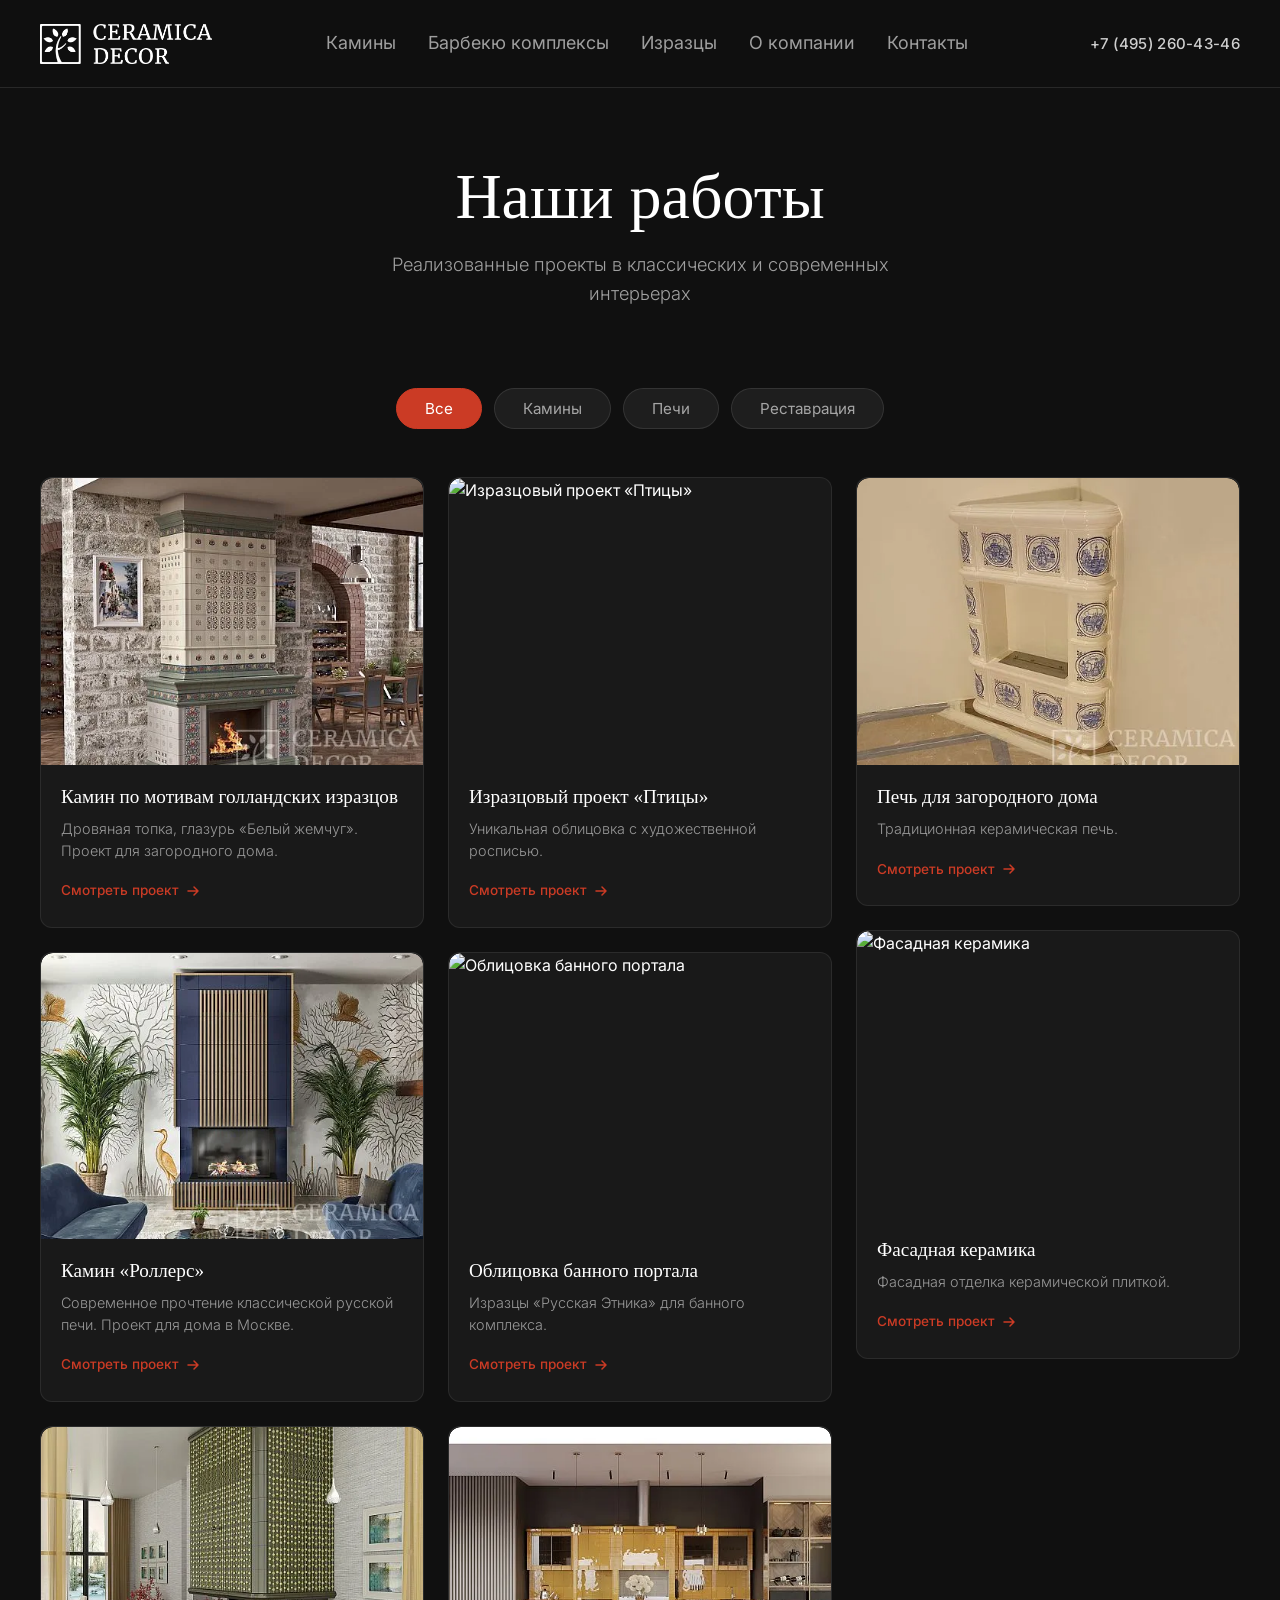
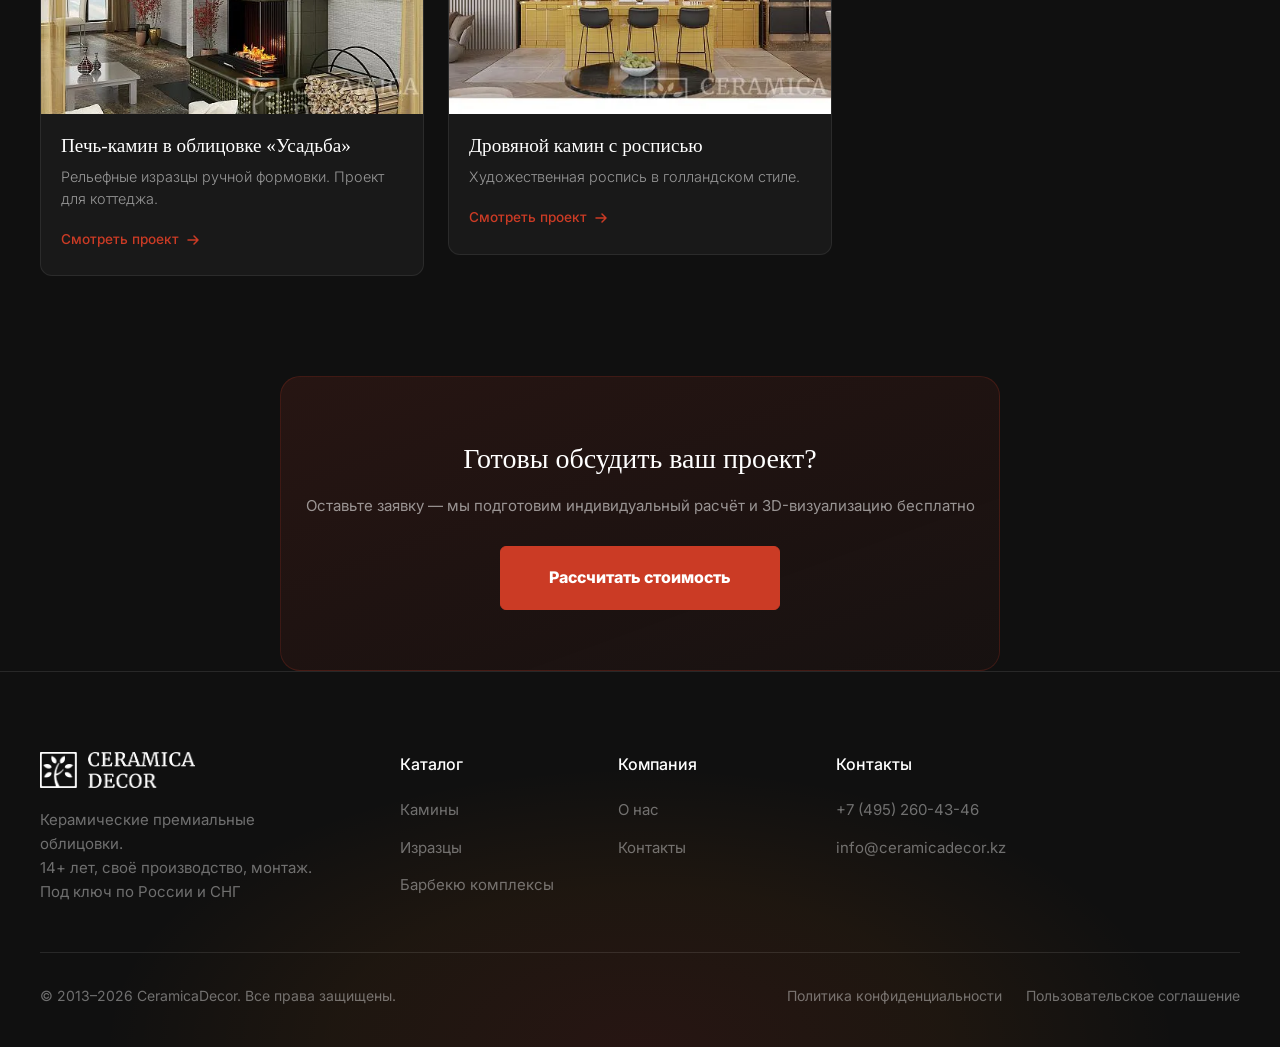
==== works.html @ f87aa88f "Initial commit: CeramicaDecor RU static site Co-Authored-By: Claude Sonnet 4.6 <noreply@anthropic.co" ====
<!DOCTYPE html>
<html lang="ru">
<head>
  <meta charset="UTF-8">
  <meta name="viewport" content="width=device-width, initial-scale=1.0, maximum-scale=1.0, user-scalable=no">
  <title>Наши работы — CeramicaDecor</title>
  <meta name="description" content="Портфолио реализованных проектов CeramicaDecor — камины, барбекю, изразцы. Смотрите фото работ.">
  <!-- TODO: заменить на реальный домен -->
  <link rel="canonical" href="">
  <meta name="keywords" content="камины, печи, реставрация, изразцы, портфолио, проекты, CeramicaDecor, Россия">
  <meta property="og:title" content="Наши работы — CeramicaDecor">
  <meta property="og:description" content="Реализованные проекты: камины, печи, реставрация. Изразцовые облицовки ручной работы.">
  <meta property="og:image" content="images/kamin_artnouveau.jpg">
  <meta property="og:image:width" content="1200">
  <meta property="og:image:height" content="630">
  <meta property="og:type" content="website">
  <meta property="og:locale" content="ru_RU">
  <!-- TODO: заменить на реальный домен -->
  <meta property="og:url" content="">
  <meta property="og:site_name" content="CeramicaDecor">
  <meta name="twitter:card" content="summary_large_image">
  <link rel="icon" type="image/svg+xml" href="images/favicon.svg">
  <link rel="preconnect" href="https://fonts.googleapis.com">
  <link rel="preconnect" href="https://fonts.gstatic.com" crossorigin>
  <link href="https://fonts.cdnfonts.com/css/tt-ramillas-trl" rel="stylesheet">
  <link href="https://fonts.googleapis.com/css2?family=Inter:wght@300;400;500;600&display=swap" rel="stylesheet">
  <link rel="stylesheet" href="style.css">
  <style>
    /* ===== WORKS PAGE HERO ===== */
    .works-hero {
      padding: 160px 0 80px;
      text-align: center;
      position: relative;
    }

    .works-hero__title {
      font-family: 'TT Ramillas Trl', serif;
      font-size: clamp(2.4rem, 5vw, 4rem);
      font-weight: 400;
      color: #fff;
      margin: 0 0 16px;
      line-height: 1.15;
    }

    .works-hero__subtitle {
      font-family: 'Inter', sans-serif;
      font-size: clamp(0.95rem, 1.5vw, 1.15rem);
      font-weight: 300;
      color: rgba(255, 255, 255, 0.6);
      margin: 0;
      max-width: 600px;
      margin-left: auto;
      margin-right: auto;
    }

    /* ===== FILTER TABS ===== */
    .works-filters {
      padding: 0 0 48px;
    }

    .works-filters__list {
      display: flex;
      justify-content: center;
      gap: 12px;
      flex-wrap: wrap;
      list-style: none;
      padding: 0;
      margin: 0;
    }

    .works-filters__tab {
      font-family: 'Inter', sans-serif;
      font-size: 0.95rem;
      font-weight: 400;
      color: rgba(255, 255, 255, 0.6);
      background: rgba(255, 255, 255, 0.06);
      border: 1px solid rgba(255, 255, 255, 0.1);
      border-radius: 100px;
      padding: 10px 28px;
      cursor: pointer;
      transition: all 0.3s ease;
      text-decoration: none;
      display: inline-block;
    }

    .works-filters__tab:hover {
      color: #fff;
      background: rgba(255, 255, 255, 0.1);
      border-color: rgba(255, 255, 255, 0.2);
    }

    .works-filters__tab--active {
      color: #fff;
      background: #cb3b25;
      border-color: #cb3b25;
    }

    .works-filters__tab--active:hover {
      background: #b5331f;
      border-color: #b5331f;
    }

    /* ===== PORTFOLIO GRID ===== */
    .works-grid {
      padding: 0 0 100px;
    }

    .works-grid__masonry {
      columns: 3;
      column-gap: 24px;
    }

    .works-grid__card {
      break-inside: avoid;
      margin-bottom: 24px;
      border-radius: 12px;
      overflow: hidden;
      background: rgba(255, 255, 255, 0.04);
      border: 1px solid rgba(255, 255, 255, 0.08);
      transition: transform 0.35s ease, box-shadow 0.35s ease;
    }

    .works-grid__card:hover {
      transform: translateY(-6px);
      box-shadow: 0 20px 60px rgba(0, 0, 0, 0.4);
    }

    .works-grid__card-img {
      position: relative;
      overflow: hidden;
      border-radius: 12px 12px 0 0;
    }

    .works-grid__card-img img {
      width: 100%;
      aspect-ratio: 4 / 3;
      object-fit: cover;
      display: block;
      border-radius: 12px 12px 0 0;
      transition: transform 0.5s ease;
    }

    .works-grid__card:hover .works-grid__card-img img {
      transform: scale(1.05);
    }

    .works-grid__card-body {
      padding: 20px 20px 24px;
    }

    .works-grid__card-title {
      font-family: 'TT Ramillas Trl', serif;
      font-size: 1.2rem;
      font-weight: 400;
      color: #fff;
      margin: 0 0 8px;
      line-height: 1.3;
    }

    .works-grid__card-desc {
      font-family: 'Inter', sans-serif;
      font-size: 0.9rem;
      font-weight: 300;
      color: rgba(255, 255, 255, 0.55);
      margin: 0 0 16px;
      line-height: 1.5;
    }

    .works-grid__card-link {
      font-family: 'Inter', sans-serif;
      font-size: 0.85rem;
      font-weight: 500;
      color: #cb3b25;
      text-decoration: none;
      display: inline-flex;
      align-items: center;
      gap: 6px;
      transition: color 0.3s ease, gap 0.3s ease;
    }

    .works-grid__card-link:hover {
      color: #e8553f;
      gap: 10px;
    }

    .works-grid__card-link svg {
      transition: transform 0.3s ease;
    }

    .works-grid__card-link:hover svg {
      transform: translateX(2px);
    }

    /* Hide filtered-out cards */
    .works-grid__card.hidden {
      display: none;
    }

    /* ===== RESPONSIVE ===== */
    @media (max-width: 1024px) {
      .works-grid__masonry {
        columns: 2;
        column-gap: 20px;
      }
    }

    @media (max-width: 640px) {
      .works-hero {
        padding: 130px 0 48px;
      }

      .works-grid__masonry {
        columns: 1;
        column-gap: 0;
      }

      .works-filters__list {
        gap: 8px;
      }

      .works-filters__tab {
        padding: 8px 20px;
        font-size: 0.88rem;
      }

      .works-grid {
        padding: 0 0 64px;
      }
    }
  </style>
  <!-- Meta Pixel Code -->
  <script>
    !function(f,b,e,v,n,t,s)
    {if(f.fbq)return;n=f.fbq=function(){n.callMethod?
    n.callMethod.apply(n,arguments):n.queue.push(arguments)};
    if(!f._fbq)f._fbq=n;n.push=n;n.loaded=!0;n.version='2.0';
    n.queue=[];t=b.createElement(e);t.async=!0;
    t.src=v;s=b.getElementsByTagName(e)[0];
    s.parentNode.insertBefore(t,s)}(window, document,'script',
    'https://connect.facebook.net/en_US/fbevents.js');
    fbq('init', '1914468485855789');
    fbq('track', 'PageView');
  </script>
  <noscript><img height="1" width="1" style="display:none" src="https://www.facebook.com/tr?id=1914468485855789&ev=PageView&noscript=1"/></noscript>
  <!-- End Meta Pixel Code -->
  <!-- Яндекс.Метрика — TODO: вставить код счётчика -->
  <!-- Яндекс.Вебмастер — TODO: вставить мета-тег верификации -->
</head>
<body>

  <!-- ===== HEADER ===== -->
  <header class="header" id="header">
    <div class="container header__inner">
      <a href="/" class="header__logo">
        <img src="images/logo.png" alt="CeramicaDecor" class="header__logo-img">
      </a>
      <nav class="header__nav" id="mainNav">
        <ul class="header__nav-list">
          <li><a href="catalog.html?cat=kaminy" class="header__nav-link">Камины</a></li>
          <li><a href="catalog.html?cat=bbq" class="header__nav-link">Барбекю комплексы</a></li>
          <li><a href="catalog.html?cat=kaminy" class="header__nav-link">Изразцы</a></li>
          <li><a href="about.html" class="header__nav-link">О компании</a></li>
          <li><a href="index.html#contact" class="header__nav-link">Контакты</a></li>
        </ul>
        <a href="tel:+74952604346" class="header__nav-phone-link">+7 (495) 260-43-46</a>
      </nav>
      <div class="header__actions">
        <a href="tel:+74952604346" class="header__phone-desktop">+7 (495) 260-43-46</a>
        <button class="header__burger" id="burgerBtn" aria-label="Меню"><span></span><span></span><span></span></button>
      </div>
    </div>
  </header>

  <!-- ===== WORKS HERO ===== -->
  <section class="works-hero">
    <div class="container">
      <h1 class="works-hero__title">Наши работы</h1>
      <p class="works-hero__subtitle">Реализованные проекты в классических и современных интерьерах</p>
    </div>
  </section>

  <!-- ===== FILTER TABS ===== -->
  <section class="works-filters">
    <div class="container">
      <div class="works-filters__list">
        <button class="works-filters__tab works-filters__tab--active" data-filter="all">Все</button>
        <button class="works-filters__tab" data-filter="kaminy">Камины</button>
        <button class="works-filters__tab" data-filter="pechi">Печи</button>
        <button class="works-filters__tab" data-filter="restavraciya">Реставрация</button>
      </div>
    </div>
  </section>

  <!-- ===== PORTFOLIO GRID ===== -->
  <section class="works-grid">
    <div class="container">
      <div class="works-grid__masonry">

        <div class="works-grid__card" data-category="kaminy">
          <div class="works-grid__card-img">
            <picture><source srcset="images/kamin_artnouveau.webp" type="image/webp"><img src="images/kamin_artnouveau.jpg" alt="Камин по мотивам голландских изразцов" loading="lazy"></picture>
          </div>
          <div class="works-grid__card-body">
            <h3 class="works-grid__card-title">Камин по мотивам голландских изразцов</h3>
            <p class="works-grid__card-desc">Дровяная топка, глазурь «Белый жемчуг». Проект для загородного дома.</p>
            <a href="contacts.html" class="works-grid__card-link">
              Смотреть проект
              <svg width="16" height="16" viewBox="0 0 16 16" fill="none"><path d="M3 8h10M9 4l4 4-4 4" stroke="currentColor" stroke-width="1.5" stroke-linecap="round" stroke-linejoin="round"/></svg>
            </a>
          </div>
        </div>

        <div class="works-grid__card" data-category="kaminy">
          <div class="works-grid__card-img">
            <picture><source srcset="images/kamin_rollers.webp" type="image/webp"><img src="images/kamin_rollers.jpg" alt="Камин «Роллерс»" loading="lazy"></picture>
          </div>
          <div class="works-grid__card-body">
            <h3 class="works-grid__card-title">Камин «Роллерс»</h3>
            <p class="works-grid__card-desc">Современное прочтение классической русской печи. Проект для дома в Москве.</p>
            <a href="contacts.html" class="works-grid__card-link">
              Смотреть проект
              <svg width="16" height="16" viewBox="0 0 16 16" fill="none"><path d="M3 8h10M9 4l4 4-4 4" stroke="currentColor" stroke-width="1.5" stroke-linecap="round" stroke-linejoin="round"/></svg>
            </a>
          </div>
        </div>

        <div class="works-grid__card" data-category="pechi">
          <div class="works-grid__card-img">
            <picture><source srcset="images/kamin_usadba.webp" type="image/webp"><img src="images/kamin_usadba.jpg" alt="Печь-камин в облицовке «Усадьба»" loading="lazy"></picture>
          </div>
          <div class="works-grid__card-body">
            <h3 class="works-grid__card-title">Печь-камин в облицовке «Усадьба»</h3>
            <p class="works-grid__card-desc">Рельефные изразцы ручной формовки. Проект для коттеджа.</p>
            <a href="contacts.html" class="works-grid__card-link">
              Смотреть проект
              <svg width="16" height="16" viewBox="0 0 16 16" fill="none"><path d="M3 8h10M9 4l4 4-4 4" stroke="currentColor" stroke-width="1.5" stroke-linecap="round" stroke-linejoin="round"/></svg>
            </a>
          </div>
        </div>

        <div class="works-grid__card" data-category="kaminy">
          <div class="works-grid__card-img">
            <picture><source srcset="images/kamin_pticy.webp" type="image/webp"><img src="images/kamin_pticy.jpg" alt="Изразцовый проект «Птицы»" loading="lazy"></picture>
          </div>
          <div class="works-grid__card-body">
            <h3 class="works-grid__card-title">Изразцовый проект «Птицы»</h3>
            <p class="works-grid__card-desc">Уникальная облицовка с художественной росписью.</p>
            <a href="contacts.html" class="works-grid__card-link">
              Смотреть проект
              <svg width="16" height="16" viewBox="0 0 16 16" fill="none"><path d="M3 8h10M9 4l4 4-4 4" stroke="currentColor" stroke-width="1.5" stroke-linecap="round" stroke-linejoin="round"/></svg>
            </a>
          </div>
        </div>

        <div class="works-grid__card" data-category="restavraciya">
          <div class="works-grid__card-img">
            <picture><source srcset="images/work_izrazcy.webp" type="image/webp"><img src="images/work_izrazcy.jpg" alt="Облицовка банного портала" loading="lazy"></picture>
          </div>
          <div class="works-grid__card-body">
            <h3 class="works-grid__card-title">Облицовка банного портала</h3>
            <p class="works-grid__card-desc">Изразцы «Русская Этника» для банного комплекса.</p>
            <a href="contacts.html" class="works-grid__card-link">
              Смотреть проект
              <svg width="16" height="16" viewBox="0 0 16 16" fill="none"><path d="M3 8h10M9 4l4 4-4 4" stroke="currentColor" stroke-width="1.5" stroke-linecap="round" stroke-linejoin="round"/></svg>
            </a>
          </div>
        </div>

        <div class="works-grid__card" data-category="kaminy">
          <div class="works-grid__card-img">
            <picture><source srcset="images/kamin_rospis.webp" type="image/webp"><img src="images/kamin_rospis.jpg" alt="Дровяной камин с росписью" loading="lazy"></picture>
          </div>
          <div class="works-grid__card-body">
            <h3 class="works-grid__card-title">Дровяной камин с росписью</h3>
            <p class="works-grid__card-desc">Художественная роспись в голландском стиле.</p>
            <a href="contacts.html" class="works-grid__card-link">
              Смотреть проект
              <svg width="16" height="16" viewBox="0 0 16 16" fill="none"><path d="M3 8h10M9 4l4 4-4 4" stroke="currentColor" stroke-width="1.5" stroke-linecap="round" stroke-linejoin="round"/></svg>
            </a>
          </div>
        </div>

        <div class="works-grid__card" data-category="pechi">
          <div class="works-grid__card-img">
            <picture><source srcset="images/work_pechi1.webp" type="image/webp"><img src="images/work_pechi1.jpg" alt="Печь для загородного дома" loading="lazy"></picture>
          </div>
          <div class="works-grid__card-body">
            <h3 class="works-grid__card-title">Печь для загородного дома</h3>
            <p class="works-grid__card-desc">Традиционная керамическая печь.</p>
            <a href="contacts.html" class="works-grid__card-link">
              Смотреть проект
              <svg width="16" height="16" viewBox="0 0 16 16" fill="none"><path d="M3 8h10M9 4l4 4-4 4" stroke="currentColor" stroke-width="1.5" stroke-linecap="round" stroke-linejoin="round"/></svg>
            </a>
          </div>
        </div>

        <div class="works-grid__card" data-category="restavraciya">
          <div class="works-grid__card-img">
            <picture><source srcset="images/kamin_fasad.webp" type="image/webp"><img src="images/kamin_fasad.jpg" alt="Фасадная керамика" loading="lazy"></picture>
          </div>
          <div class="works-grid__card-body">
            <h3 class="works-grid__card-title">Фасадная керамика</h3>
            <p class="works-grid__card-desc">Фасадная отделка керамической плиткой.</p>
            <a href="contacts.html" class="works-grid__card-link">
              Смотреть проект
              <svg width="16" height="16" viewBox="0 0 16 16" fill="none"><path d="M3 8h10M9 4l4 4-4 4" stroke="currentColor" stroke-width="1.5" stroke-linecap="round" stroke-linejoin="round"/></svg>
            </a>
          </div>
        </div>

      </div>
    </div>
  </section>

  <section class="archive-wrapper">
    <div class="showcase__mid-cta" style="text-align:center;padding:60px 20px;">
      <p class="showcase__mid-cta-title">Готовы обсудить ваш проект?</p>
      <p class="showcase__mid-cta-text">Оставьте заявку — мы подготовим индивидуальный расчёт и 3D-визуализацию бесплатно</p>
      <a href="#contact" class="btn btn--primary btn--large">Рассчитать стоимость</a>
    </div>
  </section>

  <!-- ===== FOOTER ===== -->
  <footer class="footer" id="footer">
    <div class="footer__glow"></div>
    <div class="container">
      <div class="footer__top">
        <div class="footer__brand">
          <a href="/" class="footer__logo"><img src="images/logo.png" alt="CeramicaDecor" class="footer__logo-img"></a>
          <p class="footer__tagline">Керамические премиальные облицовки.<br>14+ лет, своё производство, монтаж.<br>Под ключ по России и СНГ</p>
        </div>
        <div class="footer__columns">
          <div class="footer__col">
            <h4 class="footer__col-title">Каталог</h4>
            <ul class="footer__col-list">
              <li><a href="catalog.html?cat=kaminy">Камины</a></li>
              <li><a href="catalog.html?cat=kaminy">Изразцы</a></li>
              <li><a href="catalog.html?cat=bbq">Барбекю комплексы</a></li>
            </ul>
          </div>
          <div class="footer__col">
            <h4 class="footer__col-title">Компания</h4>
            <ul class="footer__col-list">
              <li><a href="about.html">О нас</a></li>
              <li><a href="index.html#contact">Контакты</a></li>
            </ul>
          </div>
          <div class="footer__col">
            <h4 class="footer__col-title">Контакты</h4>
            <ul class="footer__col-list">
              <li><a href="tel:+74952604346">+7 (495) 260-43-46</a></li>
              <li><a href="mailto:info@ceramicadecor.kz">info@ceramicadecor.kz</a></li>
            </ul>
          </div>
        </div>
      </div>
      <div class="footer__bottom">
        <p class="footer__copy">&copy; 2013&ndash;2026 CeramicaDecor. Все права защищены.</p>
        <div class="footer__legal">
          <a href="privacy.html" target="_blank">Политика конфиденциальности</a>
          <a href="terms.html" target="_blank">Пользовательское соглашение</a>
        </div>
      </div>
    </div>
  </footer>

  <script src="script.js"></script>
  <script>
    (function() {
      const tabs = document.querySelectorAll('.works-filters__tab');
      const cards = document.querySelectorAll('.works-grid__card');

      function filterByCategory(category) {
        tabs.forEach(function(tab) {
          if (tab.getAttribute('data-filter') === category) {
            tab.classList.add('works-filters__tab--active');
          } else {
            tab.classList.remove('works-filters__tab--active');
          }
        });

        cards.forEach(function(card) {
          if (category === 'all' || card.getAttribute('data-category') === category) {
            card.classList.remove('hidden');
          } else {
            card.classList.add('hidden');
          }
        });
      }

      // Read URL param
      var params = new URLSearchParams(window.location.search);
      var catParam = params.get('cat');
      if (catParam) {
        filterByCategory(catParam);
      }

      // Tab click handlers
      tabs.forEach(function(tab) {
        tab.addEventListener('click', function() {
          var filter = this.getAttribute('data-filter');
          filterByCategory(filter);

          // Update URL without reload
          if (filter === 'all') {
            history.replaceState(null, '', window.location.pathname);
          } else {
            history.replaceState(null, '', '?cat=' + filter);
          }
        });
      });
    })();
  </script>
</body>
</html>
---- style.css ----
/* ===== FONTS ===== */
@font-face {
  font-family: 'TT Commons Pro';
  src: url('fonts/TT_Commons_Pro/TT_Commons_Pro_Regular.woff2') format('woff2'),
       url('fonts/TT_Commons_Pro/TT_Commons_Pro_Regular.woff') format('woff');
  font-weight: 400;
  font-style: normal;
  font-display: swap;
}

@font-face {
  font-family: 'TT Ramillas';
  src: url('fonts/TT_Ramillas/TT_Ramillas_Light.woff2') format('woff2'),
       url('fonts/TT_Ramillas/TT_Ramillas_Light.woff') format('woff');
  font-weight: 300;
  font-style: normal;
  font-display: swap;
}

/* ===== RESET & BASE ===== */
*, *::before, *::after {
  margin: 0;
  padding: 0;
  box-sizing: border-box;
}

:root {
  --bg: #101010;
  --bg-lighter: #1a1a1a;
  --primary: #cb3b25;
  --primary-hover: #e14c35;
  --orange: #ff673d;
  --amber: #ffa15e;
  --gold: #ffc535;
  --green: #93d200;
  --white: #ffffff;
  --text-muted: rgba(255,255,255,0.6);
  --content_width: 1770px;
  --transparent_white_color: rgb(255 255 255 / 60%);
  --color_1: #ffa25f;
  --text-dim: rgba(255,255,255,0.4);
  --border: rgba(255,255,255,0.1);
  --border-light: rgba(255,255,255,0.15);
  --font-heading: 'TT Ramillas', 'TT Ramillas Trl', Georgia, serif;
  --font-body: 'TT Commons Pro', 'Inter', -apple-system, BlinkMacSystemFont, sans-serif;
  --max-width: 1920px;
  --container: 1320px;
  --header-h: 88px;
  --transition: 0.3s ease;
}

html {
  scroll-behavior: smooth;
  -webkit-font-smoothing: antialiased;
  -moz-osx-font-smoothing: grayscale;
  overflow-x: hidden;
}

body {
  font-family: var(--font-body);
  font-weight: 400;
  font-size: 16px;
  line-height: 1.6;
  color: var(--white);
  background-color: var(--bg);
  overflow-x: hidden;
  width: 100%;
  min-height: 100vh;
}

img {
  max-width: 100%;
  height: auto;
  display: block;
}

a {
  color: inherit;
  text-decoration: none;
  transition: color var(--transition);
}

button {
  border: none;
  background: none;
  cursor: pointer;
  font-family: inherit;
  color: inherit;
}

ul, ol {
  list-style: none;
}

.container {
  width: 100%;
  max-width: var(--container);
  margin: 0 auto;
  padding: 0 40px;
}

/* ===== TYPOGRAPHY ===== */
.section-title {
  font-family: var(--font-heading);
  font-weight: 300;
  font-size: clamp(28px, 3.2vw, 48px);
  line-height: 1.2;
  letter-spacing: -0.01em;
  margin-bottom: 32px;
}

.section-title--center {
  text-align: center;
}

.section-subtitle {
  font-size: 16px;
  color: var(--text-muted);
  max-width: 600px;
  line-height: 1.6;
}

/* ===== BUTTONS ===== */
.btn {
  display: inline-flex;
  align-items: center;
  justify-content: center;
  gap: 8px;
  font-family: 'Inter', -apple-system, BlinkMacSystemFont, sans-serif;
  font-size: 15px;
  font-weight: 800;
  padding: 14px 32px;
  border-radius: 6px;
  transition: all var(--transition);
  white-space: nowrap;
  cursor: pointer;
}

.btn--primary {
  background: var(--primary);
  color: var(--white);
  border: 1px solid var(--primary);
}

.btn--primary:hover {
  background: var(--primary-hover);
  border-color: var(--primary-hover);
  transform: translateY(-1px);
  box-shadow: 0 8px 24px rgba(203, 59, 37, 0.3);
}

.btn--outline {
  background: transparent;
  color: var(--white);
  border: 1px solid var(--border-light);
}

.btn--outline:hover {
  border-color: rgba(255,255,255,0.4);
  background: rgba(255,255,255,0.05);
}

.btn--whatsapp {
  background: #25D366;
  color: #fff;
  border: 1px solid #25D366;
}

.btn--whatsapp:hover {
  background: #1da851;
  border-color: #1da851;
}

.btn--large {
  padding: 18px 48px;
  font-size: 16px;
}

.btn--full {
  width: 100%;
}

/* ===== HEADER ===== */
.header {
  position: fixed;
  top: 0;
  left: 0;
  right: 0;
  height: var(--header-h);
  background: rgba(16, 16, 16, 0.85);
  backdrop-filter: blur(20px);
  -webkit-backdrop-filter: blur(20px);
  z-index: 1000;
  border-bottom: 1px solid var(--border);
  transition: background var(--transition), box-shadow var(--transition);
}

.header--scrolled {
  background: rgba(16, 16, 16, 0.95);
  box-shadow: 0 4px 24px rgba(0,0,0,0.3);
}

.header__inner {
  display: flex;
  align-items: center;
  justify-content: space-between;
  height: 100%;
  gap: 32px;
}

.header__logo {
  flex-shrink: 0;
}

.header__logo-img {
  height: 40px;
  width: auto;
  filter: brightness(0) invert(1);
}

.header__nav {
  flex: 1;
  display: flex;
  justify-content: center;
}

.header__nav-list {
  display: flex;
  align-items: center;
  gap: 32px;
}

.header__nav-link {
  font-size: 18px;
  font-weight: 400;
  color: var(--text-muted);
  transition: color var(--transition);
  display: flex;
  align-items: center;
  gap: 4px;
  white-space: nowrap;
}

.header__nav-link:hover {
  color: var(--white);
}
/* Phone in mobile nav (below socials) */
.header__nav-phone-link {
  display: none;
  color: rgba(255,255,255,0.7);
  font-size: 18px;
  font-weight: 500;
  letter-spacing: 0.02em;
  text-decoration: none;
  margin-top: 16px;
}
.header__nav-phone-link:hover {
  color: #fff;
}
/* Phone in desktop actions (after WA+IG) */
.header__phone-desktop {
  color: rgba(255,255,255,0.8);
  font-size: 15px;
  font-weight: 500;
  letter-spacing: 0.02em;
  text-decoration: none;
  white-space: nowrap;
  margin-left: 8px;
}
.header__phone-desktop:hover {
  color: #fff;
}
@media (max-width: 768px) {
  .header__phone-desktop { display: none; }
}
@media (max-width: 960px) {
  .header__phone-desktop { display: none; }
}

.header__nav-link svg {
  transition: transform var(--transition);
}

.header__nav-dropdown {
  position: relative;
}

.header__dropdown-menu {
  position: absolute;
  top: 100%;
  left: -16px;
  min-width: 180px;
  background: rgba(26, 26, 26, 0.98);
  backdrop-filter: blur(20px);
  border: 1px solid var(--border);
  border-radius: 8px;
  padding: 8px 0;
  opacity: 0;
  visibility: hidden;
  transform: translateY(8px);
  transition: all var(--transition);
  margin-top: 16px;
}

.header__nav-dropdown:hover .header__dropdown-menu {
  opacity: 1;
  visibility: visible;
  transform: translateY(0);
}

.header__nav-dropdown:hover .header__nav-link svg {
  transform: rotate(180deg);
}

.header__dropdown-menu li a {
  display: block;
  padding: 10px 20px;
  font-size: 14px;
  color: var(--text-muted);
  transition: all var(--transition);
}

.header__dropdown-menu li a:hover {
  color: var(--white);
  background: rgba(255,255,255,0.05);
}

.header__actions {
  display: flex;
  align-items: center;
  gap: 12px;
  flex-shrink: 0;
}

.header__action-btn {
  width: 40px;
  height: 40px;
  display: flex;
  align-items: center;
  justify-content: center;
  border-radius: 50%;
  transition: background var(--transition);
}

.header__action-btn:hover {
  background: rgba(255,255,255,0.1);
}

.header__whatsapp-btn {
  display: flex;
  align-items: center;
  justify-content: center;
  width: 40px;
  height: 40px;
  background: #25D366;
  border-radius: 50%;
  transition: background 0.2s;
}
.header__whatsapp-btn:hover {
  background: #1ebe5d;
}
.header__ig-btn {
  display: flex;
  align-items: center;
  justify-content: center;
  width: 40px;
  height: 40px;
  background: rgba(255,255,255,0.1);
  border-radius: 50%;
  transition: background 0.2s;
}
.header__ig-btn:hover {
  background: rgba(255,255,255,0.2);
}
@media (max-width: 768px) {
  .header__ig-btn { display: none; }
}
.header__nav-socials {
  display: none;
}
/* Show socials in mobile nav */
.header__nav.open .header__nav-socials {
  display: flex;
  gap: 12px;
  padding: 20px 0 8px;
  justify-content: center;
}
.header__nav.open .header__nav-phone-link {
  display: block;
  text-align: center;
  padding-bottom: 12px;
}
.header__nav-social {
  display: flex;
  align-items: center;
  justify-content: center;
  width: 48px;
  height: 48px;
  border-radius: 50%;
  background: rgba(255,255,255,0.1);
  transition: background 0.2s;
}
.header__nav-social--wa {
  background: #25D366;
}
.header__nav-social--wa svg {
  fill: #fff;
}
.header__nav-social--wa:hover {
  background: #1ebe5d;
}
.header__nav-social:hover {
  background: rgba(255,255,255,0.2);
}

/* Burger */
.header__burger {
  display: none;
  width: 40px;
  height: 40px;
  flex-direction: column;
  align-items: center;
  justify-content: center;
  gap: 6px;
  z-index: 1001;
}

.header__burger span {
  display: block;
  width: 24px;
  height: 2px;
  background: var(--white);
  border-radius: 2px;
  transition: all var(--transition);
}

.header__burger.active span:nth-child(1) {
  transform: rotate(45deg) translate(5px, 6px);
}

.header__burger.active span:nth-child(2) {
  opacity: 0;
}

.header__burger.active span:nth-child(3) {
  transform: rotate(-45deg) translate(5px, -6px);
}

/* ===== HERO ===== */
.hero {
  position: relative;
  height: 960px;
  max-height: calc(100vh - var(--header-h));
  min-height: 600px;
  display: flex;
  align-items: flex-end;
  overflow: hidden;
  margin-top: var(--header-h);
}



.hero__bg {
  position: absolute;
  inset: 0;
  z-index: 0;
  overflow: hidden;
}

.hero__bg img {
  width: 100%;
  height: 100%;
  object-fit: cover;
  object-position: center center;
}

@media (max-width: 768px) {
  .hero__bg img {
    object-position: 35% center;
  }
}

.hero__overlay {
  position: absolute;
  inset: 0;
  background:
    linear-gradient(to right, rgba(16,16,16,0.55) 0%, rgba(16,16,16,0.1) 55%, rgba(16,16,16,0.0) 100%),
    linear-gradient(to bottom, rgba(16,16,16,0.05) 0%, transparent 30%, rgba(16,16,16,0.35) 75%, var(--bg) 100%);
  z-index: 1;
}

.hero__content {
  position: relative;
  z-index: 3;
  padding-bottom: 48px;
}

.hero__trust {
  max-width: 520px;
}

.hero__buttons {
  max-width: 520px;
}

.hero__subtitle {
  font-size: 14px;
  font-weight: 500;
  text-transform: uppercase;
  letter-spacing: 2px;
  color: var(--text-muted);
  margin-bottom: 24px;
}

.hero__title {
  font-family: var(--font-heading);
  font-weight: 600;
  font-size: clamp(36px, 4.5vw, 64px);
  line-height: 1.15;
  letter-spacing: -0.02em;
  max-width: 800px;
  margin-bottom: 16px;
}

.hero__offer {
  font-size: 20px;
  color: #fff;
  margin-bottom: 20px;
  max-width: 520px;
  line-height: 1.5;
  font-weight: 500;
}

.hero__trust {
  display: flex;
  align-items: center;
  gap: 0;
  margin-bottom: 24px;
  background: rgba(255,255,255,0.07);
  backdrop-filter: blur(12px);
  border: 1px solid rgba(255,255,255,0.1);
  border-radius: 12px;
  padding: 16px 0;
}

.hero__trust-item {
  display: flex;
  align-items: center;
  gap: 10px;
  flex: 1;
  justify-content: center;
}

.hero__trust-num {
  font-family: var(--font-heading);
  font-size: 28px;
  font-weight: 600;
  color: var(--amber);
  line-height: 1;
}

.hero__trust-text {
  font-size: 12px;
  color: rgba(255,255,255,0.65);
  line-height: 1.3;
}

.hero__trust-divider {
  width: 1px;
  height: 36px;
  background: rgba(255,255,255,0.15);
  flex-shrink: 0;
}

.hero__buttons {
  display: flex;
  gap: 12px;
  align-items: center;
  flex-wrap: wrap;
}

.hero__buttons .btn--primary {
  padding: 18px 40px;
  font-size: 17px;
  font-weight: 700;
}

.btn--whatsapp-sm {
  display: inline-flex;
  align-items: center;
  justify-content: center;
  gap: 6px;
  padding: 18px 28px;
  font-size: 17px;
  font-weight: 600;
  color: #fff;
  background: #25D366;
  border-radius: 12px;
  text-decoration: none;
  transition: background 0.2s;
}

.btn--whatsapp-sm:hover {
  background: #1ebe5d;
}

.hero__scroll-indicator {
  display: none;
}

.scroll-arrow-mobile {
  display: none;
}

/* ===== CATEGORY TABS ===== */
.categories {
  padding: 0;
  border-bottom: 1px solid var(--border);
}

.categories__scroll {
  display: flex;
  gap: 0;
  overflow-x: auto;
  scrollbar-width: none;
  -ms-overflow-style: none;
  -webkit-overflow-scrolling: touch;
}

.categories__scroll::-webkit-scrollbar {
  display: none;
}

.categories__tab {
  padding: 20px 32px;
  font-size: 14px;
  font-weight: 400;
  color: var(--text-muted);
  white-space: nowrap;
  border-right: 1px solid var(--border);
  transition: all var(--transition);
  position: relative;
}

.categories__tab:first-child {
  border-left: 1px solid var(--border);
}

.categories__tab:hover,
.categories__tab--active {
  color: var(--white);
  background: rgba(255,255,255,0.03);
}

.categories__tab--active::after {
  content: '';
  position: absolute;
  bottom: 0;
  left: 0;
  right: 0;
  height: 2px;
  background: var(--primary);
}

/* ===== CATEGORY CARDS ===== */
.cat-cards {
  padding: 60px 0 20px;
}

.cat-cards__grid {
  display: grid;
  grid-template-columns: 1fr 1fr;
  gap: 16px;
}

.cat-card {
  position: relative;
  border-radius: 16px;
  overflow: hidden;
  height: 280px;
  display: block;
}

.cat-card--wide {
  grid-column: 1 / -1;
  height: 320px;
}

.cat-card img {
  width: 100%;
  height: 100%;
  object-fit: cover;
  transition: transform 0.4s ease;
}

@media (min-width: 481px) {
  .cat-card--kaminy img {
    object-position: center 70%;
  }
  .cat-card--barbekyu img {
    object-position: center 60%;
  }
  .cat-card--wide img {
    object-position: center center;
  }
}

.cat-card:hover img {
  transform: scale(1.05);
}

.cat-card__overlay {
  position: absolute;
  inset: 0;
  background: linear-gradient(to top, rgba(0,0,0,0.6) 0%, transparent 60%);
}

.cat-card__title {
  position: absolute;
  bottom: 68px;
  left: 24px;
  font-family: var(--font-heading);
  font-size: 24px;
  font-weight: 600;
  color: #fff;
}

.cat-card__btn {
  position: absolute;
  bottom: 16px;
  left: 24px;
  display: inline-block;
  padding: 8px 22px;
  font-size: 16px;
  font-weight: 500;
  color: #fff;
  border: 1.5px solid rgba(255,255,255,0.7);
  border-radius: 20px;
  background: rgba(255,255,255,0.12);
  backdrop-filter: blur(4px);
  transition: background 0.3s ease, border-color 0.3s ease;
}

.cat-card:hover .cat-card__btn {
  background: rgba(255,255,255,0.25);
  border-color: #fff;
}

@media (max-width: 480px) {
  .cat-cards {
    padding: 0 0 0;
  }

  .cat-card {
    height: 200px;
  }

  .cat-card--wide {
    height: 240px;
  }

  .hide-mobile {
    display: none;
  }

  .cat-card__title {
    font-size: 20px;
    bottom: 44px;
    left: 16px;
  }

  .cat-card__btn {
    bottom: 12px;
    left: 16px;
    font-size: 12px;
    padding: 5px 14px;
  }
}

/* ===== ABOUT CERAMICS ===== */
.about {
  padding: 0;
  position: relative;
  z-index: 1;
  background: var(--bg);
}

.about__heading {
  text-align: center;
  padding: 40px 0 80px 0;
  position: relative;
  background-image: url('images/top_highlight_1.webp');
  background-position: bottom;
  background-repeat: no-repeat;
}

.about__header {
  max-width: 800px;
  margin: 0 auto;
  text-align: center;
}

.mobile-br {
  display: none;
}

.desktop-br {
  display: block;
}

.about__heading h2 {
  font-family: var(--font-heading);
  font-weight: 600;
  font-size: clamp(26px, 3vw, 42px);
  line-height: 1.15;
  letter-spacing: -0.02em;
  color: #fff;
}

.about__subheader {
  font-family: var(--font-body);
  font-size: 19px;
  color: rgba(255,255,255,0.6);
  margin: 20px 0 0 0;
  line-height: 1.65;
}

.about__banner {
  display: block;
  height: 420px;
  background-image: url('images/banner_1.webp');
  background-repeat: no-repeat;
  background-size: cover;
  background-position: 50% 90%;
  position: relative;
  z-index: 2;
  overflow: hidden;
}

.about__banner::before {
  content: '';
  position: absolute;
  inset: 0;
  pointer-events: none;
  opacity: 0.15;
  background-image: url('data:image/svg+xml,<svg xmlns="http://www.w3.org/2000/svg"><filter id="n"><feTurbulence type="fractalNoise" baseFrequency="0.8" numOctaves="3"/></filter><rect width="100%" height="100%" filter="url(%23n)"/></svg>');
}

.about__blocks {
  display: flex;
  justify-content: space-between;
  align-items: flex-start;
  flex-wrap: wrap;
  max-width: 1470px;
  margin: 0 auto;
  padding: 50px 0 80px 0;
  border-bottom: 1px solid rgba(255,255,255,0.1);
}

.about__one-block {
  width: 23%;
}

.about__block-icon {
  width: 48px;
  height: 48px;
  display: flex;
  align-items: center;
  justify-content: center;
  border-radius: 10px;
  background: rgba(255,162,95,0.1);
  margin-bottom: 14px;
}

.about__block-title {
  font-family: var(--font-heading);
  font-size: 24px;
  font-weight: 300;
  color: #fff;
}

.about__one-block ul {
  margin: 10px 0 0 0;
  padding: 0;
  list-style: none;
}

.about__one-block ul li {
  display: flex;
  align-items: flex-start;
  font-size: 16px;
  color: rgba(255,255,255,0.6);
  margin: 3px 0;
  line-height: 1.4;
}

.about__one-block ul li::before {
  content: '';
  display: inline-block;
  background-color: #ffa25f;
  width: 10px;
  min-width: 10px;
  height: 2px;
  margin: 10px 7px 0 0;
}

.about__one-block ul li span {
  display: inline-block;
}

@media (max-width: 1580px) {
  .about__blocks {
    padding: 50px 40px 80px 40px;
  }
}

@media (max-width: 1279px) {
  .about__blocks {
    border: 0;
    padding: 20px 20px 0 20px;
  }

  .about__one-block {
    width: 50%;
    margin: 0 0 30px 0;
    padding: 0 0 20px 0;
    border-bottom: 1px solid rgba(255,255,255,0.1);
  }
}

@media (max-width: 960px) {
  .about__heading {
    padding: 18px 0 30px 0;
  }

  .about__heading h2 {
    font-size: 22px;
    line-height: 1.25;
  }

  .mobile-br {
    display: block;
  }

  .desktop-br {
    display: none;
  }

  .about__subheader {
    margin: 10px 0 0 0;
  }
}

@media (max-width: 768px) {
  .about__header {
    max-width: 415px;
    padding: 0 20px;
  }

  .about__banner {
    height: 236px;
    background-size: 125%;
    background-position: 50% 100%;
  }

  .about__block-title {
    font-size: 18px;
  }

  .about__one-block ul li {
    font-size: 14px;
  }
}

@media (max-width: 760px) {
  .about__blocks {
    display: flex;
    flex-wrap: nowrap;
    overflow-x: auto;
    scroll-snap-type: x mandatory;
    -webkit-overflow-scrolling: touch;
    gap: 0;
    padding: 20px 0 20px 16px;
    border-bottom: none;
    scrollbar-width: none;
  }

  .about__blocks::-webkit-scrollbar {
    display: none;
  }

  .about__one-block {
    min-width: 75vw;
    width: 75vw;
    flex-shrink: 0;
    scroll-snap-align: start;
    margin: 0;
    padding: 24px 20px;
    border: none;
    outline: 1px solid rgba(255,255,255,0.1);
    border-radius: 12px;
    margin-right: 12px;
  }

  .about__one-block:last-child {
    margin-right: 16px;
  }
}

@media (max-width: 375px) {
  .about__banner {
    background-size: 270%;
  }
}

/* ===== WORK PROCESS ===== */
.work-process {
  padding: 80px 0;
  border-top: 1px solid var(--border);
  border-bottom: 1px solid var(--border);
}

.work-process__steps {
  display: flex;
  align-items: flex-start;
  gap: 0;
  margin-top: 48px;
}

.work-process__step {
  flex: 1;
  display: flex;
  flex-direction: column;
  align-items: center;
  text-align: center;
  position: relative;
  padding: 0 16px;
}

.work-process__step-num {
  font-family: var(--font-heading);
  font-size: 48px;
  font-weight: 300;
  color: var(--primary);
  margin-bottom: 16px;
}

.work-process__step-line {
  position: absolute;
  top: 30px;
  right: -20%;
  width: 40%;
  height: 1px;
  background: var(--border);
}

.work-process__step-line::after {
  content: '';
  position: absolute;
  right: 0;
  top: -3px;
  width: 7px;
  height: 7px;
  border-radius: 50%;
  background: var(--primary);
}

.work-process__step-title {
  font-family: var(--font-body);
  font-size: 15px;
  font-weight: 400;
  color: var(--text-muted);
}

/* ===== QUALITY ===== */
.quality {
  padding: 100px 0;
}

.quality__grid {
  display: grid;
  grid-template-columns: repeat(3, 1fr);
  gap: 48px;
}

.quality__heading {
  font-family: var(--font-heading);
  font-weight: 300;
  font-size: clamp(24px, 2.5vw, 36px);
  line-height: 1.2;
  margin-bottom: 28px;
}

.quality__list {
  display: flex;
  flex-direction: column;
  gap: 16px;
}

.quality__list li {
  font-size: 15px;
  color: var(--text-muted);
  padding-left: 20px;
  position: relative;
  line-height: 1.5;
}

.quality__list li::before {
  content: '';
  position: absolute;
  left: 0;
  top: 9px;
  width: 6px;
  height: 6px;
  border-radius: 50%;
  background: var(--primary);
}

/* ===== OUR PRODUCTS (Наши камины и печи) ===== */
.our-products {
  position: relative;
  padding: 0 0 80px 0;
  overflow: visible;
  border-top: 1px solid rgba(255,255,255,0.1);
}

.our-products__heading {
  position: relative;
  z-index: 2;
  max-width: 800px;
  margin: 0 auto;
  text-align: center;
  padding: 60px 0 60px 0;
}

.our-products__heading h2 {
  font-family: var(--font-heading);
  font-weight: 600;
  font-size: clamp(26px, 3vw, 42px);
  line-height: 1.2;
  color: #fff;
}

.our-products__subheader {
  font-family: var(--font-body);
  font-size: clamp(16px, 1.5vw, 20px);
  color: rgba(255,255,255,0.6);
  margin: 12px 0 0 0;
  line-height: 1.5;
  padding: 0 20px;
}

.our-products__top-highlight {
  display: none;
  pointer-events: none;
}

.our-products__right-highlight {
  display: none;
}

.our-products__blocks {
  display: flex;
  justify-content: space-between;
  flex-wrap: wrap;
  max-width: 1400px;
  margin: 0 auto;
  position: relative;
  z-index: 2;
  padding: 0 40px;
}

.our-products__block {
  width: 49%;
  margin: 0 0 50px 0;
  position: relative;
  z-index: 2;
  text-decoration: none;
  display: block;
}

.our-products__block img {
  display: block;
  width: 100%;
  border-radius: 12px;
  object-fit: cover;
  aspect-ratio: 4/3;
  transition: transform 0.6s ease;
}

.our-products__block:hover img {
  transform: scale(1.02);
}

.our-products__block span {
  font-family: var(--font-heading);
  font-size: 24px;
  font-weight: 300;
  color: #fff;
  display: block;
  margin: 12px 0 0 0;
  line-height: 1.3;
}

.our-products__block:hover span {
  color: var(--primary);
}

.our-products__btn-wrap {
  text-align: center;
  padding: 10px 10px 0;
  position: relative;
  z-index: 2;
}

/* ===== SHOWCASE (PRODUCT GALLERY) ===== */
.showcase__item {
  max-width: 1400px;
  margin: 0 auto;
  padding: 0 40px;
  display: flex;
  gap: 40px;
  align-items: flex-start;
  position: relative;
}

/* --- Decorative glows on product blocks --- */
.showcase__item::before {
  content: '';
  position: absolute;
  pointer-events: none;
  z-index: 0;
  border-radius: 50%;
  filter: blur(120px);
}

/* Альбион — warm red, top-left */
.showcase__item:nth-child(3)::before {
  width: 800px; height: 650px;
  top: -150px; left: -200px;
  background: radial-gradient(ellipse at center, rgba(203,59,37,0.22) 0%, rgba(203,59,37,0.08) 50%, transparent 70%);
}
/* Версаль — orange, top-right */
.showcase__item:nth-child(4)::before {
  width: 780px; height: 600px;
  top: -120px; right: -150px; left: auto;
  background: radial-gradient(ellipse at center, rgba(255,140,60,0.20) 0%, rgba(255,120,40,0.07) 50%, transparent 70%);
}
/* BBQ Альбион — amber, bottom-left */
.showcase__item:nth-child(5)::before {
  width: 780px; height: 620px;
  bottom: -130px; left: -170px; top: auto;
  background: radial-gradient(ellipse at center, rgba(255,162,95,0.20) 0%, rgba(255,140,60,0.07) 50%, transparent 70%);
}

.showcase__item + .showcase__item {
  margin-top: 80px;
}

/* Mid-section CTA */
.showcase__mid-cta-section {
  padding: 40px 0;
  border-top: 1px solid rgba(255,255,255,0.08);
}

.showcase__mid-cta {
  max-width: 720px;
  margin: 0 auto;
  text-align: center;
  padding: 48px 40px;
  border-radius: 20px;
  background: linear-gradient(160deg, rgba(203,59,37,0.12) 0%, rgba(203,59,37,0.04) 100%);
  border: 1px solid rgba(203,59,37,0.2);
}

.showcase__mid-cta-title {
  font-family: var(--font-heading);
  font-size: clamp(22px, 3vw, 28px);
  font-weight: 300;
  color: #fff;
  margin-bottom: 12px;
}

.showcase__mid-cta-text {
  font-family: var(--font-body);
  font-size: 15px;
  color: rgba(255,255,255,0.55);
  line-height: 1.6;
  margin-bottom: 28px;
}

.showcase__mid-cta-buttons {
  display: flex;
  gap: 12px;
  justify-content: center;
}

/* Catalog CTA at bottom */
.showcase__catalog-cta {
  text-align: center;
  margin-top: 80px;
  padding: 0 40px;
}

.showcase__catalog-cta-text {
  font-family: var(--font-body);
  font-size: 19px;
  color: rgba(255,255,255,0.5);
  margin-bottom: 24px;
}

.showcase__catalog-cta .btn {
  background: transparent;
  color: rgba(255,255,255,0.7);
  border: 1px solid rgba(255,255,255,0.25);
}

.showcase__catalog-cta .btn:hover {
  color: #fff;
  border-color: rgba(255,255,255,0.5);
  background: rgba(255,255,255,0.05);
}

.showcase__item .showcase__gallery {
  flex: 0 0 58%;
  max-width: 58%;
}

.showcase__content {
  flex: 1;
  display: flex;
  flex-direction: column;
  padding-top: 8px;
}

.showcase__gallery {
  position: relative;
  overflow: hidden;
  border-radius: 16px;
  z-index: 2;
  width: 100%;
}

.showcase__track {
  display: flex;
  width: 100%;
  transition: transform 0.5s cubic-bezier(0.25, 0.46, 0.45, 0.94);
  will-change: transform;
}

.showcase__slide {
  width: 100%;
  min-width: 100%;
  flex: 0 0 100%;
}

.showcase__slide img {
  width: 100%;
  height: 600px;
  object-fit: cover;
  display: block;
  cursor: pointer;
}

.showcase__arrow {
  position: absolute;
  top: 50%;
  transform: translateY(-50%);
  width: 48px;
  height: 48px;
  border-radius: 50%;
  background: transparent;
  border: none;
  display: flex;
  align-items: center;
  justify-content: center;
  cursor: pointer;
  z-index: 3;
  transition: background 0.3s ease, transform 0.3s ease;
}

.showcase__arrow:hover {
  background: rgba(0,0,0,0.3);
  transform: translateY(-50%) scale(1.05);
}

.showcase__arrow--left {
  left: 16px;
}

.showcase__arrow--right {
  right: 16px;
}

.showcase__dots {
  position: absolute;
  bottom: 16px;
  left: 50%;
  transform: translateX(-50%);
  display: flex;
  gap: 8px;
  z-index: 3;
}

.showcase__dot {
  width: 10px;
  height: 10px;
  border-radius: 50%;
  background: rgba(255,255,255,0.35);
  border: none;
  cursor: pointer;
  padding: 0;
  transition: background 0.3s ease, transform 0.3s ease;
}

.showcase__dot.active {
  background: #fff;
  transform: scale(1.2);
}

.showcase__name {
  font-family: var(--font-heading);
  font-size: 24px;
  font-weight: 600;
  color: rgba(255,255,255,0.85);
  text-align: left;
  margin-top: 0;
}

.showcase__desc {
  font-family: var(--font-body);
  font-size: 15px;
  color: rgba(255,255,255,0.5);
  text-align: left;
  margin-top: 6px;
}

.showcase__price-note {
  font-size: 14px;
  color: rgba(255,255,255,0.4);
}

.showcase__offer {
  font-family: var(--font-body);
  font-size: 14px;
  font-weight: 500;
  color: var(--amber);
  margin-bottom: 12px;
}

.showcase__trust {
  display: flex;
  align-items: center;
  justify-content: center;
  gap: 16px;
  margin-top: 20px;
  padding: 14px 24px;
  border: 1px solid rgba(255,255,255,0.1);
  border-radius: 12px;
  background: rgba(255,255,255,0.03);
}

.showcase__trust span {
  font-family: var(--font-body);
  font-size: 14px;
  font-weight: 500;
  color: rgba(255,255,255,0.7);
  white-space: nowrap;
}

.showcase__trust-divider {
  width: 1px;
  height: 16px;
  background: rgba(255,255,255,0.15);
}

.showcase__offer-badge {
  display: flex;
  align-items: center;
  gap: 8px;
  padding: 10px 16px;
  border-radius: 10px;
  background: rgba(255,197,53,0.1);
  border: 1px solid rgba(255,197,53,0.25);
  margin-bottom: 14px;
}

.showcase__offer-badge span {
  font-family: var(--font-body);
  font-size: 14px;
  font-weight: 600;
  color: #ffc535;
}

.showcase__cta-block {
  display: flex;
  flex-direction: column;
  align-items: flex-start;
  width: 100%;
}

.btn--outline-light {
  background: transparent;
  color: rgba(255,255,255,0.7);
  border: 1px solid rgba(255,255,255,0.25);
}

.btn--outline-light:hover {
  color: #fff;
  border-color: rgba(255,255,255,0.5);
  background: rgba(255,255,255,0.05);
}

.showcase__bottom {
  display: flex;
  flex-direction: column;
  align-items: flex-start;
  margin-top: 24px;
  gap: 24px;
}

.showcase__prices {
  display: flex;
  flex-direction: column;
  gap: 4px;
}

.showcase__price {
  font-family: var(--font-body);
  font-size: 18px;
  color: rgba(255,255,255,0.7);
  line-height: 1.5;
}

.showcase__price strong {
  color: #fff;
  font-weight: 600;
}

.showcase__buttons {
  display: flex;
  flex-direction: column;
  gap: 12px;
  width: 100%;
}

/* ===== LIGHTBOX ===== */
.lightbox {
  position: fixed;
  top: 0;
  left: 0;
  width: 100%;
  height: 100%;
  background: rgba(0,0,0,0.95);
  z-index: 9999;
  display: flex;
  align-items: center;
  justify-content: center;
  opacity: 0;
  pointer-events: none;
  transition: opacity 0.3s ease;
}

.lightbox.active {
  opacity: 1;
  pointer-events: auto;
}

.lightbox__img {
  max-width: 95vw;
  max-height: 95vh;
  object-fit: contain;
  border-radius: 8px;
}

.lightbox__close {
  position: absolute;
  top: 16px;
  right: 16px;
  width: 44px;
  height: 44px;
  background: none;
  border: none;
  cursor: pointer;
  display: flex;
  align-items: center;
  justify-content: center;
}

.lightbox__close svg {
  width: 28px;
  height: 28px;
}

.lightbox__arrow {
  position: absolute;
  top: 50%;
  transform: translateY(-50%);
  background: none;
  border: none;
  cursor: pointer;
  padding: 12px;
  transition: opacity 0.3s ease;
  opacity: 0.7;
}

.lightbox__arrow:hover {
  opacity: 1;
}

.lightbox__arrow--left {
  left: 16px;
}

.lightbox__arrow--right {
  right: 16px;
}

/* ===== CATALOG PREVIEW ===== */
.catalog-preview {
  padding: 100px 0;
  border-top: 1px solid var(--border);
}

.catalog-preview__header {
  margin-bottom: 48px;
}

.catalog-preview__grid {
  display: grid;
  grid-template-columns: repeat(3, 1fr);
  grid-template-rows: auto auto;
  gap: 20px;
}

.catalog-preview__card {
  position: relative;
  aspect-ratio: 1;
  overflow: hidden;
  border-radius: 12px;
  display: block;
}

.catalog-preview__card--large {
  grid-row: 1 / 3;
  aspect-ratio: auto;
}

.catalog-preview__card--wide {
  grid-column: 2 / 4;
  aspect-ratio: 2 / 1;
}

.catalog-preview__card img {
  width: 100%;
  height: 100%;
  object-fit: cover;
  transition: transform 0.6s ease;
}

.catalog-preview__card:hover img {
  transform: scale(1.05);
}

.catalog-preview__card-overlay {
  position: absolute;
  inset: 0;
  background: linear-gradient(to top, rgba(16,16,16,0.8) 0%, transparent 50%);
  display: flex;
  align-items: flex-end;
  padding: 24px;
}

.catalog-preview__card-name {
  font-family: var(--font-heading);
  font-weight: 300;
  font-size: 24px;
}

.catalog-preview__footer {
  text-align: center;
  margin-top: 48px;
}

/* ===== CTA SECTION ===== */
.cta-section {
  padding: 120px 0;
  position: relative;
  overflow: hidden;
  text-align: center;
}

.cta-section__glow {
  position: absolute;
  top: 50%;
  left: 50%;
  transform: translate(-50%, -50%);
  width: 1200px;
  height: 800px;
  background:
    radial-gradient(ellipse at 40% 60%, rgba(203,59,37,0.2) 0%, transparent 50%),
    radial-gradient(ellipse at 60% 40%, rgba(255,161,94,0.12) 0%, transparent 50%),
    radial-gradient(ellipse at 50% 50%, rgba(255,103,61,0.1) 0%, transparent 60%);
  pointer-events: none;
}

.cta-section__inner {
  position: relative;
  z-index: 1;
}

.cta-section__title {
  font-family: var(--font-heading);
  font-weight: 300;
  font-size: clamp(32px, 4vw, 56px);
  margin-bottom: 20px;
}

.cta-section__text {
  font-size: 17px;
  color: var(--text-muted);
  max-width: 560px;
  margin: 0 auto 40px;
  line-height: 1.6;
}

/* ===== PROCESS STEPS ===== */
.process-steps {
  padding: 100px 0;
  border-top: 1px solid var(--border);
}

.process-steps__header {
  margin-bottom: 64px;
}

.process-steps__grid {
  display: flex;
  flex-direction: column;
  gap: 64px;
}

.process-steps__item {
  display: grid;
  grid-template-columns: 1fr 1fr;
  gap: 48px;
  align-items: center;
}

.process-steps__item--reverse {
  direction: rtl;
}

.process-steps__item--reverse > * {
  direction: ltr;
}

.process-steps__img {
  aspect-ratio: 4/3;
  overflow: hidden;
  border-radius: 12px;
}

.process-steps__img img {
  width: 100%;
  height: 100%;
  object-fit: cover;
}

.process-steps__num {
  font-family: var(--font-heading);
  font-size: 64px;
  font-weight: 300;
  color: var(--primary);
  line-height: 1;
  display: block;
  margin-bottom: 16px;
}

.process-steps__name {
  font-family: var(--font-heading);
  font-weight: 300;
  font-size: clamp(24px, 2.5vw, 32px);
  margin-bottom: 16px;
}

.process-steps__desc {
  font-size: 15px;
  color: var(--text-muted);
  line-height: 1.7;
  max-width: 460px;
}

/* ===== STATS ===== */
.stats {
  padding: 100px 0;
  border-top: 1px solid var(--border);
  border-bottom: 1px solid var(--border);
}

.stats__grid {
  display: flex;
  justify-content: center;
  align-items: center;
  gap: 64px;
  margin-top: 64px;
}

.stats__item {
  text-align: center;
}

.stats__number {
  font-family: var(--font-heading);
  font-weight: 300;
  font-size: clamp(48px, 5vw, 72px);
  line-height: 1;
  display: block;
  margin-bottom: 12px;
  background: linear-gradient(135deg, var(--white) 0%, var(--amber) 100%);
  -webkit-background-clip: text;
  -webkit-text-fill-color: transparent;
  background-clip: text;
}

.stats__label {
  font-size: 15px;
  color: var(--text-muted);
  max-width: 200px;
  display: block;
  margin: 0 auto;
}

.stats__divider {
  width: 1px;
  height: 80px;
  background: var(--border);
}

/* ===== TEAM ===== */
.team {
  padding: 100px 0;
}

.team__inner {
  display: grid;
  grid-template-columns: 1fr 1fr;
  gap: 64px;
  align-items: center;
}

.team__img {
  border-radius: 12px;
  overflow: hidden;
  aspect-ratio: 4/3;
}

.team__img img {
  width: 100%;
  height: 100%;
  object-fit: cover;
}

.team__text {
  font-size: 16px;
  color: var(--text-muted);
  line-height: 1.7;
  margin: 16px 0 32px;
}

/* ===== VIDEO REVIEWS ===== */
.video-reviews {
  padding: 100px 0;
  border-top: 1px solid var(--border);
}

.video-reviews__header {
  margin-bottom: 48px;
}

.video-reviews__slider {
  overflow: hidden;
}

.video-reviews__track {
  display: flex;
  gap: 24px;
}

.video-reviews__card {
  flex: 0 0 calc(33.333% - 16px);
  min-width: 300px;
}

.video-reviews__thumb {
  position: relative;
  aspect-ratio: 16/9;
  overflow: hidden;
  border-radius: 12px;
  cursor: pointer;
}

.video-reviews__thumb img {
  width: 100%;
  height: 100%;
  object-fit: cover;
  transition: transform 0.6s ease;
}

.video-reviews__thumb:hover img {
  transform: scale(1.05);
}

.video-reviews__play {
  position: absolute;
  top: 50%;
  left: 50%;
  transform: translate(-50%, -50%);
  opacity: 0.8;
  transition: all var(--transition);
}

.video-reviews__thumb:hover .video-reviews__play {
  opacity: 1;
  transform: translate(-50%, -50%) scale(1.1);
}

/* ===== CONTACT ===== */
.contact {
  padding: 100px 0;
  position: relative;
  overflow: hidden;
  border-top: 1px solid var(--border);
}

.contact__glow {
  position: absolute;
  bottom: -200px;
  left: -200px;
  width: 900px;
  height: 900px;
  background:
    radial-gradient(circle at 40% 60%, rgba(203,59,37,0.18) 0%, transparent 40%),
    radial-gradient(circle at 30% 50%, rgba(255,161,94,0.1) 0%, transparent 50%);
  pointer-events: none;
}

.contact__inner {
  display: grid;
  grid-template-columns: 1fr 1fr;
  gap: 80px;
  align-items: start;
}

.contact__subtitle {
  font-size: 15px;
  color: var(--text-muted);
  margin-top: 8px;
  margin-bottom: 40px;
  line-height: 1.6;
}

.contact__form {
  display: flex;
  flex-direction: column;
  gap: 16px;
  max-width: 480px;
}

.contact__input {
  width: 100%;
  padding: 16px 20px;
  background: rgba(255,255,255,0.05);
  border: 1px solid var(--border);
  border-radius: 8px;
  color: var(--white);
  font-family: var(--font-body);
  font-size: 15px;
  outline: none;
  transition: border-color var(--transition);
}

.contact__input::placeholder {
  color: var(--text-dim);
}

.contact__input:focus {
  border-color: var(--primary);
}

.contact__phone-wrap {
  display: flex;
  align-items: center;
  background: rgba(255,255,255,0.05);
  border: 1px solid var(--border);
  border-radius: 8px;
  overflow: hidden;
  transition: border-color var(--transition);
}

.contact__phone-wrap:focus-within {
  border-color: var(--primary);
}

.contact__phone-prefix {
  padding: 16px;
  padding-right: 8px;
  font-size: 15px;
  color: var(--text-muted);
  flex-shrink: 0;
}

.contact__input--phone {
  border: none;
  background: none;
  border-radius: 0;
  padding-left: 4px;
}

.contact__input--phone:focus {
  border-color: transparent;
}

.contact__privacy {
  font-size: 12px;
  color: var(--text-dim);
  line-height: 1.5;
}

.contact__privacy a {
  color: var(--text-muted);
  text-decoration: underline;
  text-underline-offset: 2px;
}

.contact__privacy a:hover {
  color: var(--white);
}

.contact__info-side {
  padding-top: 60px;
}

.contact__info-text {
  font-size: 16px;
  color: var(--text-muted);
  line-height: 1.6;
  margin-bottom: 24px;
}

.contact__info-phone {
  font-family: var(--font-heading);
  font-weight: 300;
  font-size: clamp(28px, 3vw, 40px);
  display: block;
  margin-bottom: 32px;
  transition: color var(--transition);
}

.contact__info-phone:hover {
  color: var(--primary);
}

.contact__socials {
  display: flex;
  gap: 16px;
}

.contact__social {
  width: 48px;
  height: 48px;
  border: 1px solid var(--border);
  border-radius: 50%;
  display: flex;
  align-items: center;
  justify-content: center;
  transition: all var(--transition);
}

.contact__social:hover {
  border-color: var(--white);
  background: rgba(255,255,255,0.05);
}

/* ===== FAQ ===== */
.faq {
  padding: 100px 0;
  border-top: 1px solid var(--border);
}

.faq__list {
  max-width: 800px;
  margin: 48px auto 0;
}

.faq__item {
  border-bottom: 1px solid var(--border);
}

.faq__question {
  width: 100%;
  display: flex;
  align-items: center;
  justify-content: space-between;
  padding: 24px 0;
  font-size: 18px;
  font-weight: 400;
  text-align: left;
  color: var(--white);
  transition: color var(--transition);
}

.faq__question:hover {
  color: var(--text-muted);
}

.faq__icon {
  flex-shrink: 0;
  transition: transform var(--transition);
}

.faq__item.active .faq__icon {
  transform: rotate(180deg);
}

.faq__answer {
  max-height: 0;
  overflow: hidden;
  transition: max-height 0.4s ease, padding 0.4s ease;
}

.faq__item.active .faq__answer {
  max-height: 300px;
}

.faq__answer p {
  padding-bottom: 24px;
  font-size: 15px;
  color: var(--text-muted);
  line-height: 1.7;
}

.faq__footer {
  text-align: center;
  margin-top: 48px;
}

/* ===== FOOTER ===== */
.footer {
  padding: 80px 0 40px;
  position: relative;
  border-top: 1px solid var(--border);
  background: var(--bg);
  overflow: hidden;
}

.footer__glow {
  position: absolute;
  bottom: 0;
  left: 50%;
  transform: translateX(-50%);
  width: 100%;
  height: 400px;
  background: radial-gradient(ellipse 60% 100% at 50% 100%, rgba(203,59,37,0.12) 0%, rgba(255,125,11,0.06) 40%, transparent 70%);
  pointer-events: none;
  pointer-events: none;
}

.footer__top {
  display: flex;
  gap: 80px;
  padding-bottom: 48px;
  border-bottom: 1px solid var(--border);
}

.footer__brand {
  flex: 0 0 280px;
}

.footer__logo-img {
  height: 36px;
  width: auto;
  filter: brightness(0) invert(1);
  margin-bottom: 20px;
}

.footer__tagline {
  font-size: 15px;
  color: var(--text-dim);
  line-height: 1.6;
}

.footer__columns {
  flex: 1;
  display: grid;
  grid-template-columns: repeat(4, 1fr);
  gap: 32px;
}

.footer__col-title {
  font-family: var(--font-body);
  font-size: 16px;
  font-weight: 500;
  margin-bottom: 20px;
  color: var(--white);
}

.footer__col-list {
  display: flex;
  flex-direction: column;
  gap: 12px;
}

.footer__col-list a {
  font-size: 15px;
  color: var(--text-dim);
  transition: color var(--transition);
}

.footer__col-list a:hover {
  color: var(--white);
}

.footer__socials {
  display: flex;
  gap: 12px;
  margin-top: 20px;
}

.footer__socials a {
  width: 40px;
  height: 40px;
  border: 1px solid var(--border);
  border-radius: 50%;
  display: flex;
  align-items: center;
  justify-content: center;
  transition: all var(--transition);
}

.footer__socials a:hover {
  border-color: var(--white);
  background: rgba(255,255,255,0.05);
}

.footer__bottom {
  display: flex;
  justify-content: space-between;
  align-items: center;
  padding-top: 32px;
  flex-wrap: wrap;
  gap: 16px;
}

.footer__copy {
  font-size: 14px;
  color: var(--text-dim);
}

.footer__legal {
  display: flex;
  gap: 24px;
}

.footer__legal a {
  font-size: 14px;
  color: var(--text-dim);
  transition: color var(--transition);
}

.footer__legal a:hover {
  color: var(--white);
}


/* ==========================================================================
   RESPONSIVE
   ========================================================================== */

/* Tablet */
@media (max-width: 1024px) {
  .container {
    padding: 0 24px;
  }

  .about__cards {
    grid-template-columns: repeat(2, 1fr);
  }

  .quality__grid {
    grid-template-columns: 1fr;
    gap: 40px;
  }

  .our-products__blocks {
    padding: 0 24px;
  }

  .catalog-preview__grid {
    grid-template-columns: repeat(2, 1fr);
  }

  .catalog-preview__card--large {
    grid-row: auto;
  }

  .catalog-preview__card--wide {
    grid-column: 1 / 3;
  }

  .process-steps__item {
    gap: 32px;
  }

  .stats__grid {
    gap: 40px;
  }

  .team__inner {
    gap: 40px;
  }

  .contact__inner {
    gap: 48px;
  }

  .footer__top {
    flex-direction: column;
    gap: 40px;
  }

  .footer__brand {
    flex: auto;
  }

  .footer__columns {
    grid-template-columns: repeat(2, 1fr);
  }
}

/* Mobile nav trigger */
@media (max-width: 900px) {
  .header__nav {
    position: fixed;
    top: 0;
    right: -100%;
    width: 320px;
    max-width: 85vw;
    height: 100vh;
    background: rgba(16, 16, 16, 0.98);
    backdrop-filter: blur(24px);
    -webkit-backdrop-filter: blur(24px);
    flex-direction: column;
    justify-content: flex-start;
    padding: 100px 32px 32px;
    transition: right 0.4s cubic-bezier(0.25, 0.1, 0.25, 1);
    z-index: 999;
    border-left: 1px solid var(--border);
    overflow-y: auto;
  }

  .header__nav.open {
    right: 0;
  }

  .header__nav-list {
    flex-direction: column;
    align-items: flex-start;
    gap: 0;
  }

  .header__nav-list li {
    width: 100%;
  }

  .header__nav-link {
    padding: 16px 0;
    font-size: 18px;
    display: flex;
    width: 100%;
    border-bottom: 1px solid var(--border);
  }

  .header__dropdown-menu {
    position: static;
    opacity: 1;
    visibility: visible;
    transform: none;
    margin-top: 0;
    background: transparent;
    border: none;
    padding: 0 0 8px 16px;
  }

  .header__burger {
    display: flex;
  }

  .header__search-btn,
  .header__fav-btn {
    display: none;
  }

}

/* Tablet portrait & mobile */
@media (max-width: 768px) {
  :root {
    --header-h: 64px;
  }

  .hero {
    height: auto;
    min-height: 0;
    padding: 0;
    margin-top: 0;
    display: flex;
    flex-direction: column;
    align-items: stretch;
  }

  .hero__bg {
    position: relative;
    width: 100%;
    height: 60svh;
    min-height: 320px;
    -webkit-mask-image: linear-gradient(to bottom, #000 85%, transparent 100%);
    mask-image: linear-gradient(to bottom, #000 85%, transparent 100%);
  }

  .hero__bg img {
    object-position: center 70%;
    transform: none;
  }

  .hero__overlay {
    display: none;
  }

  .hero__content {
    position: relative;
    padding: 24px 16px 30px;
    width: 100%;
    margin-top: 0;
    padding-top: 24px;
    background: var(--bg);
  }

  .hero__subtitle {
    font-size: 10px;
    letter-spacing: 1.5px;
    margin-bottom: 16px;
  }

  .hero__title {
    font-size: 26px;
    line-height: 1.2;
    margin-bottom: 12px;
  }

  .hero__offer {
    font-size: 16px;
    margin-bottom: 16px;
  }

  .hero__trust {
    margin-bottom: 20px;
    padding: 12px 0;
    max-width: none;
  }

  .hero__trust-num {
    font-size: 22px;
  }

  .hero__trust-text {
    font-size: 10px;
  }

  .hero__trust-divider {
    height: 28px;
    margin: 0 4px;
  }

  .hero__trust-item {
    gap: 6px;
  }

  .hero__buttons {
    flex-direction: row;
    gap: 10px;
    align-items: center;
    max-width: none;
  }

  .hero__buttons .btn--primary {
    flex: 1;
    text-align: center;
    justify-content: center;
    padding: 14px 10px;
    font-size: 15px;
    font-weight: 700;
  }

  .hero__buttons .btn--whatsapp-sm {
    padding: 0;
    width: 56px;
    align-self: stretch;
    font-size: 0;
    flex-shrink: 0;
    display: flex;
    align-items: center;
    justify-content: center;
    box-sizing: border-box;
  }

  .hero__buttons .btn--whatsapp-sm svg {
    width: 24px;
    height: 24px;
    margin: 0 auto;
    display: block;
  }

  .cat-card--kaminy img {
    object-position: center 100%;
    transform: scale(1.15);
    transform-origin: center bottom;
  }

  .cat-card--barbekyu img {
    transform: scale(1.15);
    object-position: center 100%;
  }

  .cat-card--kaminy:hover img {
    transform: scale(1.2);
    transform-origin: center bottom;
  }

  .cat-card--barbekyu:hover img {
    transform: scale(1.2);
  }

  .hero__glow {
    width: 400px;
    height: 400px;
    bottom: -100px;
    left: -100px;
  }

  /* Category tabs: wrap on mobile */
  .categories {
    position: relative;
  }

  .categories::after {
    display: none;
  }

  .categories__scroll {
    flex-wrap: wrap;
    overflow-x: visible;
  }

  .categories__tab {
    flex: 0 0 25%;
    box-sizing: border-box;
    padding: 12px 0;
    font-size: 13px;
    white-space: normal;
    text-align: center;
    justify-content: center;
    border-bottom: 1px solid var(--border);
  }

  .about {
    padding: 48px 0 24px 0;
  }

  .about__header {
    margin-bottom: 32px;
  }

  .about__cards {
    grid-template-columns: 1fr;
    gap: 12px;
  }

  .about__card {
    padding: 24px 20px;
  }

  .work-process {
    padding: 48px 0;
  }

  .work-process__steps {
    flex-direction: column;
    gap: 32px;
    align-items: flex-start;
  }

  .work-process__step {
    flex-direction: row;
    align-items: center;
    gap: 16px;
    text-align: left;
    padding: 0;
  }

  .work-process__step-num {
    font-size: 36px;
    margin-bottom: 0;
    flex-shrink: 0;
  }

  .work-process__step-line {
    display: none;
  }

  .our-products {
    padding: 0 0 48px 0;
    border-top: none;
  }

  .our-products__heading {
    padding: 0 0 36px 0;
  }

  .our-products__heading h2 {
    font-size: 22px;
    line-height: 1.25;
  }

  .our-products__top-highlight {
    display: block;
    position: absolute;
    z-index: 0;
    left: 0;
    top: 0;
    width: 100%;
    height: 300px;
    background: radial-gradient(ellipse 60% 50% at 50% 40%, #7a2f1f 0%, #6a281a 25%, #5a2216 45%, #42180f 65%, #2a0f0a 80%, transparent 100%);
    opacity: 0.4;
    pointer-events: none;
  }

  .our-products__right-highlight {
    display: none;
  }

  .our-products__blocks {
    flex-wrap: nowrap;
    overflow: hidden;
    overflow-x: auto;
    padding: 0 20px 20px 20px;
    scrollbar-width: none;
    -ms-overflow-style: none;
    -webkit-overflow-scrolling: touch;
  }

  .our-products__blocks::-webkit-scrollbar {
    display: none;
  }

  .our-products__block {
    width: 280px;
    min-width: 280px;
    margin: 0 20px 0 0;
  }

  .our-products__block span {
    font-size: 17px;
  }

  .showcase__item {
    padding: 0 20px;
    flex-direction: column;
    gap: 0;
    overflow: hidden;
  }
  .showcase__item::before {
    filter: blur(50px);
    transform: scale(0.5);
    opacity: 0.7;
  }

  .showcase__item .showcase__gallery {
    flex: none;
    max-width: 100%;
  }

  .showcase__content {
    padding-top: 0;
    width: 100%;
  }

  .showcase__name {
    text-align: center;
    font-size: 18px;
    margin-top: 16px;
  }

  .showcase__desc {
    text-align: center;
    font-size: 14px;
    padding: 0 10px;
  }

  .showcase__slide img {
    height: 320px;
    border-radius: 12px;
  }

  .showcase__gallery {
    border-radius: 12px;
  }

  .showcase__arrow {
    width: 36px;
    height: 36px;
  }

  .showcase__arrow--left {
    left: 8px;
  }

  .showcase__arrow--right {
    right: 8px;
  }

  .showcase__arrow svg {
    width: 18px;
    height: 18px;
  }

  .showcase__bottom {
    flex-direction: column;
    align-items: flex-start;
    margin-top: 24px;
    gap: 20px;
  }

  .showcase__price {
    font-size: 15px;
  }

  .showcase__price-note {
    display: block;
    font-size: 13px;
    margin-top: 2px;
  }

  .showcase__cta-block {
    width: 100%;
    align-items: stretch;
  }

  .showcase__offer-badge {
    width: auto;
    align-self: flex-start;
  }

  .showcase__bottom {
    width: 100%;
  }

  .showcase__offer {
    font-size: 13px;
  }

  .showcase__trust {
    flex-wrap: wrap;
    gap: 8px 16px;
    padding: 12px 16px;
    justify-content: center;
  }

  .showcase__trust span {
    font-size: 13px;
  }

  .showcase__offer-badge {
    padding: 8px 12px;
  }

  .showcase__offer-badge span {
    font-size: 13px;
  }

  .showcase__mid-cta-section {
    padding: 0 0 56px 0;
    border-top: none;
  }

  .showcase__mid-cta {
    margin: 0 20px;
    padding: 32px 20px;
  }

  .showcase__mid-cta-buttons {
    flex-direction: column;
  }

  .showcase__mid-cta-buttons .btn {
    width: 100%;
    justify-content: center;
  }

  .showcase__catalog-cta {
    margin-top: 48px;
    padding: 0 20px;
  }

  .showcase__buttons {
    width: 100%;
    flex-direction: column;
  }

  .showcase__buttons .btn {
    width: 100%;
    justify-content: center;
    padding: 14px 10px;
    font-size: 14px;
  }

  .catalog-preview {
    padding: 48px 0;
  }

  .catalog-preview__grid {
    grid-template-columns: 1fr 1fr;
    gap: 12px;
  }

  .catalog-preview__card {
    aspect-ratio: 1;
  }

  .catalog-preview__card--large {
    grid-column: 1 / 3;
    aspect-ratio: 16/9;
  }

  .catalog-preview__card--wide {
    grid-column: 1 / 3;
    aspect-ratio: 16/9;
  }

  .catalog-preview__card-name {
    font-size: 18px;
  }

  .cta-section {
    padding: 64px 0;
  }

  .cta-section__title {
    font-size: 26px;
  }

  .cta-section__text {
    font-size: 15px;
  }

  .process-steps {
    padding: 48px 0;
  }

  .process-steps__item,
  .process-steps__item--reverse {
    grid-template-columns: 1fr;
    gap: 20px;
    direction: ltr;
  }

  .process-steps__img {
    aspect-ratio: 4/3;
    border-radius: 8px;
    width: 100%;
  }

  .process-steps__num {
    font-size: 48px;
  }

  .process-steps__name {
    font-size: 20px;
  }

  .process-steps__desc {
    font-size: 14px;
  }

  .stats {
    padding: 48px 0;
  }

  .stats__grid {
    flex-direction: column;
    gap: 24px;
  }

  .stats__number {
    font-size: 48px;
  }

  .stats__divider {
    width: 60px;
    height: 1px;
  }

  .team {
    padding: 48px 0;
  }

  .team__inner {
    grid-template-columns: 1fr;
    gap: 24px;
  }

  .team__img {
    aspect-ratio: 16/9;
    border-radius: 8px;
  }

  .video-reviews {
    padding: 48px 0;
  }

  .video-reviews__slider {
    overflow-x: auto;
    -webkit-overflow-scrolling: touch;
    scrollbar-width: none;
    margin: 0 -16px;
    padding: 0 16px;
  }

  .video-reviews__slider::-webkit-scrollbar {
    display: none;
  }

  .video-reviews__card {
    flex: 0 0 75vw;
    min-width: 0;
  }

  .contact {
    padding: 48px 0;
  }

  .contact__inner {
    grid-template-columns: 1fr;
    gap: 40px;
  }

  .contact__subtitle {
    margin-bottom: 24px;
    font-size: 14px;
  }

  .contact__input {
    font-size: 16px;
    padding: 14px 16px;
  }

  .contact__info-side {
    padding-top: 0;
  }

  .contact__info-phone {
    font-size: 28px;
  }

  .faq {
    padding: 48px 0;
  }

  .faq__list {
    margin-top: 32px;
  }

  .faq__question {
    font-size: 15px;
    padding: 18px 0;
    gap: 12px;
  }

  .faq__answer p {
    font-size: 14px;
  }

  .footer {
    padding: 40px 0 20px;
  }

  .footer__columns {
    grid-template-columns: repeat(2, 1fr);
    gap: 24px;
  }

  .footer__bottom {
    flex-direction: column;
    text-align: center;
    gap: 12px;
  }

  .footer__legal {
    flex-direction: column;
    gap: 8px;
  }
}

/* Mobile improvements */
@media (max-width: 480px) {
  .container {
    padding: 0 16px;
  }

  .hero {
    min-height: 85vh;
    padding: 60px 0 40px;
  }

  .hero__title {
    font-size: 28px;
    line-height: 1.2;
  }

  .hero__title br {
    display: none;
  }

  .hero__subtitle {
    font-size: 11px;
    letter-spacing: 1.5px;
  }

  .hero__buttons {
    flex-direction: row;
    gap: 10px;
  }

  .hero__buttons .btn--primary {
    flex: 1;
    justify-content: center;
    padding: 14px 10px;
    font-size: 14px;
    font-weight: 700;
  }

  .btn {
    padding: 12px 24px;
    font-size: 14px;
  }

  .btn--large {
    padding: 14px 32px;
    font-size: 15px;
  }

  .btn--full {
    padding: 16px;
    font-size: 16px;
  }

  .section-title {
    font-size: 24px;
    line-height: 1.25;
  }

  .section-subtitle {
    font-size: 14px;
  }

  /* Categories: wrap on mobile */
  .categories__tab {
    padding: 12px 16px;
    font-size: 13px;
  }

  /* About cards */
  .about__card {
    padding: 24px 20px;
  }

  .about__card-title {
    font-size: 18px;
  }

  .about__card-text {
    font-size: 13px;
  }

  /* Work process */
  .work-process__step-num {
    font-size: 28px;
    min-width: 50px;
  }

  .work-process__step-title {
    font-size: 14px;
  }

  /* Quality */
  .quality__heading {
    font-size: 22px;
  }

  .quality__list li {
    font-size: 14px;
  }

  /* Our Products */
  .our-products__block {
    width: 260px;
    min-width: 260px;
  }

  .our-products__block span {
    font-size: 16px;
  }

  /* Catalog preview */
  .catalog-preview__card-name {
    font-size: 20px;
  }

  /* CTA */
  .cta-section {
    padding: 60px 0;
  }

  .cta-section__title {
    font-size: 28px;
  }

  .cta-section__text {
    font-size: 15px;
  }

  /* Process steps */
  .process-steps__num {
    font-size: 48px;
  }

  .process-steps__name {
    font-size: 20px;
  }

  .process-steps__desc {
    font-size: 14px;
  }

  /* Stats */
  .stats {
    padding: 64px 0;
  }

  .stats__number {
    font-size: 42px;
  }

  .stats__label {
    font-size: 13px;
  }

  /* Team */
  .team__text {
    font-size: 14px;
  }

  /* Video reviews */
  .video-reviews__card {
    flex: 0 0 260px;
  }

  /* Contact form */
  .contact__inner {
    gap: 32px;
  }

  .contact__subtitle {
    font-size: 14px;
    margin-bottom: 28px;
  }

  .contact__input {
    padding: 14px 16px;
    font-size: 16px; /* prevent iOS zoom on focus */
  }

  .contact__info-phone {
    font-size: 28px;
  }

  .contact__social {
    width: 44px;
    height: 44px;
  }

  /* FAQ */
  .faq__question {
    font-size: 15px;
    padding: 18px 0;
  }

  .faq__answer p {
    font-size: 14px;
  }

  /* Footer */
  .footer {
    padding: 40px 0 20px;
  }

  .footer__columns {
    grid-template-columns: 1fr;
    gap: 28px;
  }

  .footer__col-title {
    font-size: 15px;
    margin-bottom: 12px;
  }

  .footer__bottom {
    padding-top: 20px;
  }

  .footer__copy,
  .footer__legal a {
    font-size: 12px;
  }
}

/* Touch-friendly tap targets */
@media (max-width: 768px) {
  .categories__scroll {
    flex-wrap: wrap;
    overflow-x: visible;
  }

  .categories__tab {
    flex: 0 0 25%;
    box-sizing: border-box;
    white-space: normal;
    min-height: 44px;
    display: flex;
    align-items: center;
    justify-content: center;
    text-align: center;
    border-bottom: 1px solid var(--border);
  }

  .header__nav-link {
    min-height: 48px;
    display: flex;
    align-items: center;
  }

  .header__dropdown-menu li a {
    min-height: 44px;
    display: flex;
    align-items: center;
  }

  /* Horizontal sliders: allow both vertical page scroll and horizontal slider scroll */
  .our-products__blocks,
  .video-reviews__slider {
    touch-action: pan-x pan-y;
  }

  .footer__socials a {
    width: 44px;
    height: 44px;
  }
}

/* ===== MOBILE OVERLAY ===== */
.mobile-overlay {
  position: fixed;
  inset: 0;
  background: rgba(0,0,0,0.6);
  z-index: 998;
  opacity: 0;
  visibility: hidden;
  transition: all var(--transition);
}

.mobile-overlay.active {
  opacity: 1;
  visibility: visible;
}

/* ===== ANIMATIONS ===== */
.fade-up {
  opacity: 0;
  transform: translateY(30px);
  transition: opacity 0.7s ease, transform 0.7s ease;
}

.fade-up.visible {
  opacity: 1;
  transform: translateY(0);
}

.fade-up[data-delay="1"] { transition-delay: 0.1s; }
.fade-up[data-delay="2"] { transition-delay: 0.2s; }
.fade-up[data-delay="3"] { transition-delay: 0.3s; }
.fade-up[data-delay="4"] { transition-delay: 0.4s; }
.fade-up[data-delay="5"] { transition-delay: 0.5s; }
.fade-up[data-delay="6"] { transition-delay: 0.6s; }

/* ===== SCROLLBAR ===== */
::-webkit-scrollbar {
  width: 8px;
}

::-webkit-scrollbar-track {
  background: var(--bg);
}

::-webkit-scrollbar-thumb {
  background: rgba(255,255,255,0.15);
  border-radius: 4px;
}

::-webkit-scrollbar-thumb:hover {
  background: rgba(255,255,255,0.25);
}

/* ===== SELECTION ===== */
::selection {
  background: rgba(203, 59, 37, 0.4);
  color: var(--white);
}

/* ===== Section Divider ===== */
.section-divider {
  border: none;
  border-top: 1px solid rgba(255, 255, 255, 0.08);
  width: 100%;
  margin: 0 auto;
}

/* ===== ARCHIVE BLOCKS — base ===== */
.archive-wrapper {
  width: 100%;
}
.archive-heading {
  text-align: center;
  padding: 140px 0 80px 0;
  position: relative;
}
.archive-heading h2 {
  font-family: 'TT Ramillas', serif;
  font-size: 40px;
  font-weight: 300;
  line-height: 1;
}
.archive-heading p.subheader {
  font-size: 18px;
  color: var(--transparent_white_color);
  margin: 20px 0 0 0;
}
@media (max-width: 960px) {
  .archive-heading {
    padding: 80px 0 50px 0;
  }
  .archive-heading h2 {
    font-size: 22px;
    line-height: 1.1;
  }
  .archive-heading p.subheader {
    margin: 10px 0 0 0;
    font-size: 14px;
  }
}

/* ===== Block 1: Как мы создаём камины и печи ===== */
.square_blocks_3 {
  position: relative;
  z-index: 2;
}
.square_blocks_3::before {
  content: '';
  position: absolute;
  top: 0px;
  left: 50%;
  transform: translateX(-50%);
  width: 600px;
  height: 300px;
  background: radial-gradient(ellipse at center, rgba(203, 59, 37, 0.15) 0%, rgba(203, 59, 37, 0.05) 40%, transparent 70%);
  pointer-events: none;
  z-index: -1;
}
.square_blocks_3 .archive-heading {
  max-width: 460px;
  margin: 0px auto;
  padding-top: 100px;
}
@media (max-width: 768px) {
  .square_blocks_3 .archive-heading {
    padding-top: 50px;
  }
}
.square_blocks_3 .blocks {
  display: flex;
  flex-wrap: wrap;
  justify-content: space-between;
  max-width: var(--content_width);
  margin: 0px auto;
}
.square_blocks_3 .blocks .one_block {
  display: flex;
  flex-wrap: nowrap;
  align-items: stretch;
  width: calc(50% - 10px);
  margin: 0 0 60px 0;
}
.square_blocks_3 .blocks .one_block .image {
  width: 50%;
  position: relative;
}
.square_blocks_3 .blocks .one_block .image img {
  display: block;
  width: 100%;
  aspect-ratio: 3 / 4;
  object-fit: cover;
  margin: 0px auto;
  position: relative;
  z-index: 1;
}
.square_blocks_3 .blocks .one_block .text {
  width: 50%;
  display: flex;
  flex-direction: column;
  justify-content: space-between;
  padding: 0 10px 0 10px;
}
.square_blocks_3 .blocks .one_block .text .top p {
  font-size: 16px;
  color: var(--transparent_white_color);
  line-height: 1.4;
}
.square_blocks_3 .blocks .one_block .text .top p.title {
  font-family: 'TT Ramillas', serif;
  font-size: 24px;
  line-height: 1;
  color: #FFFFFF;
  margin: 0px 0 15px 0;
}
.square_blocks_3 .blocks .one_block .text .bottom {
  color: rgba(226, 77, 54, 1);
  border-bottom: 1px solid rgba(226, 77, 54, 0.4);
  padding: 0 0 5px 0;
}
@media (max-width: 1860px) {
  .square_blocks_3 .blocks {
    padding: 0 40px;
  }
}
@media (max-width: 1279px) {
  .square_blocks_3 .archive-heading {
    max-width: 90%;
  }
  .square_blocks_3 .blocks {
    padding: 0 20px 20px 20px;
    flex-wrap: nowrap;
    align-items: stretch;
    overflow-x: auto;
    scrollbar-width: none;
    -ms-overflow-style: none;
  }
  .square_blocks_3 .blocks .one_block {
    flex-direction: column;
    width: 240px;
    min-width: 240px;
    margin: 0 5px 0 0;
  }
  .square_blocks_3 .blocks .one_block .image {
    width: 100%;
    padding: 0;
    margin-bottom: 12px;
  }
  .square_blocks_3 .blocks .one_block .image img {
    max-width: 180px;
    margin: 0;
    border-radius: 8px;
    aspect-ratio: auto;
    object-fit: initial;
  }
  .square_blocks_3 .blocks .one_block .text {
    width: 100%;
    flex: 1;
    display: flex;
    flex-direction: column;
    justify-content: space-between;
    padding: 0 10px 0 0;
  }
  .square_blocks_3 .blocks .one_block .text .top p {
    font-size: 14px;
  }
  .square_blocks_3 .blocks .one_block .text .top p.title {
    font-size: 18px;
  }
  .square_blocks_3 .blocks .one_block .text .bottom {
    padding: 5px 0 5px 0;
  }
  .square_blocks_3 .blocks::-webkit-scrollbar {
    display: none;
  }
}

/* ===== Block 2: Опыт, подтверждённый проектами ===== */
.projects_experience_block {
  position: relative;
  width: 100%;
  height: 100vh;
  margin: 30px 0 0 0;
  background-image: url('images/homepage/project_experience.webp');
  background-repeat: no-repeat;
  background-size: cover;
  background-position: center center;
}
.projects_experience_block:after {
  content: '';
  display: block;
  position: absolute;
  inset: 0;
  z-index: 1;
  background: linear-gradient(0deg, rgba(17, 17, 17, 0) 0%, rgba(17, 17, 17, 0.6) 100%);
}
.projects_experience_block .block_content {
  position: relative;
  display: flex;
  flex-wrap: wrap;
  flex-direction: column;
  justify-content: space-between;
  max-width: var(--content_width);
  height: 100%;
  margin: 0px auto;
  z-index: 2;
}
.projects_experience_block .block_content .top_text {
  text-align: center;
  width: 100%;
  margin: 150px 0 0 0;
}
.projects_experience_block .block_content .top_text h2 {
  font-family: 'TT Ramillas', serif;
  font-size: 46px;
  line-height: 1.2;
  color: #FFFFFF;
  max-width: 600px;
  margin: 0px auto 20px auto;
}
.projects_experience_block .block_content .top_text p {
  font-size: 18px;
  line-height: 1.4;
  color: #FFFFFF;
  max-width: 500px;
  margin: 0px auto;
}
.projects_experience_block .block_content .bottom_blocks {
  display: flex;
  justify-content: space-between;
  flex-wrap: wrap;
  width: 100%;
  max-width: 83%;
  margin: 0px auto;
}
.projects_experience_block .block_content .bottom_blocks .one_block {
  padding: 20px 0 60px 0;
  width: calc(33% - 15px);
  border-top: 1px solid rgba(255, 255, 255, 0.1);
}
.projects_experience_block .block_content .bottom_blocks .one_block span:nth-child(1) {
  font-family: 'TT Ramillas', serif;
  font-size: 40px;
  line-height: 1.2;
  color: #FFFFFF;
  display: block;
}
.projects_experience_block .block_content .bottom_blocks .one_block span:nth-child(2) {
  font-size: 16px;
  line-height: 1.4;
  color: #FFFFFF;
  display: block;
}
@media (max-width: 1279px) {
  .projects_experience_block {
    background-size: cover;
  }
}
@media (max-width: 960px) {
  .projects_experience_block {
    background-image: none;
    height: auto;
  }
  .projects_experience_block .block_content .top_text {
    position: relative;
    background-image: url('images/homepage/project_experience.webp');
    background-repeat: no-repeat;
    background-size: cover;
    background-position: center center;
    height: 440px;
    margin: 0;
    padding: 30px 0;
  }
  .projects_experience_block .block_content .top_text h2 {
    font-size: 22px;
    position: relative;
    z-index: 2;
    width: 95%;
    margin: 0px auto 10px auto;
  }
  .projects_experience_block .block_content .top_text p {
    font-size: 14px;
    position: relative;
    z-index: 2;
    width: 95%;
    max-width: 400px;
  }
  .projects_experience_block .block_content .top_text:after {
    content: '';
    display: block;
    position: absolute;
    inset: 0;
    z-index: 1;
    background: linear-gradient(0deg, rgba(17, 17, 17, 0) 0%, rgba(17, 17, 17, 0.6) 100%);
  }
  .projects_experience_block .block_content .bottom_blocks {
    max-width: calc(100% - 30px);
    margin: 20px auto 0 auto;
  }
  .projects_experience_block .block_content .bottom_blocks .one_block {
    width: calc(100% / 3);
  }
  .projects_experience_block .block_content .bottom_blocks .one_block span:nth-child(1) {
    font-size: 22px;
  }
  .projects_experience_block .block_content .bottom_blocks .one_block span:nth-child(2) {
    font-size: 14px;
  }
}
@media (max-width: 560px) {
  .projects_experience_block .block_content .bottom_blocks .one_block {
    width: 100%;
    padding: 15px 0;
  }
}

/* ===== Block 3: Наша команда ===== */
.our_team_wrapper {
  position: relative;
}
.our_team_wrapper:after {
  content: '';
  position: absolute;
  inset: 0;
  z-index: 1;
  background: radial-gradient(ellipse 25% 40% at 50% 50%, #7a2f1f 0%, #6a281a 25%, #5a2216 45%, #42180f 65%, #2a0f0a 80%, #111111 100%);
  opacity: 0.7;
}
.our_team_content {
  position: relative;
  z-index: 2;
  overflow: hidden;
  width: 100%;
  max-width: 1400px;
  height: 820px;
  margin: 0px auto;
  display: flex;
  flex-wrap: wrap;
  justify-content: center;
  align-items: center;
}
.our_team_content .archive-heading {
  padding: 0;
}
.our_team_content .archive-heading h2 {
  margin-bottom: 20px;
}
.our_team_content .archive-heading p {
  max-width: 550px;
  margin: 0px auto 30px auto;
  font-size: 18px;
}
.our_team_content .empty_photo {
  display: block;
  position: absolute;
  background: linear-gradient(180deg, rgba(255, 255, 255, 0.04) 35.84%, rgba(255, 255, 255, 0.1) 99.73%);
}
.our_team_content .empty_photo.photo_1 { width: 88px; height: 114px; top: 50px; left: 110px; }
.our_team_content .empty_photo.photo_2 { width: 88px; height: 114px; top: -20px; left: 420px; }
.our_team_content .empty_photo.photo_3 { width: 60px; height: 78px; top: -20px; left: 710px; }
.our_team_content .empty_photo.photo_4 { width: 88px; height: 114px; top: 60px; left: 870px; }
.our_team_content .empty_photo.photo_5 { width: 88px; height: 114px; top: 55px; left: 1160px; }
.our_team_content .empty_photo.photo_6 { width: 60px; height: 78px; top: 410px; left: 400px; }
.our_team_content .empty_photo.photo_7 { width: 88px; height: 114px; top: 540px; left: 250px; }
.our_team_content .empty_photo.photo_8 { width: 88px; height: 114px; top: 630px; left: 590px; }
.our_team_content .empty_photo.photo_9 { width: 60px; height: 78px; top: 540px; left: 865px; }
.our_team_content .empty_photo.photo_10 { width: 88px; height: 114px; top: 550px; left: 1060px; }
.user_photos {
  position: absolute;
  inset: 0;
}
.our_team_content .user_photo {
  display: block;
  position: absolute;
  width: 140px;
  height: 180px;
  overflow: hidden;
}
.our_team_content .user_photo img {
  display: block;
  max-width: 100%;
  margin: 0px auto;
  position: relative;
  z-index: 1;
}
.our_team_content .user_photo.photo_1 { left: 170px; top: 400px; }
.our_team_content .user_photo.photo_2 { left: 280px; top: 140px; }
.our_team_content .user_photo.photo_3 { left: 990px; top: 180px; }
.our_team_content .user_photo.photo_4 { left: 330px; top: 610px; }
.our_team_content .user_photo.photo_5 { left: 1100px; top: 380px; }
.our_team_content .user_photo.photo_6 { left: 940px; top: 640px; }
@media (max-width: 1400px) {
  .our_team_content { max-width: 100%; }
}
@media (max-width: 1279px) {
  .our_team_wrapper { padding: 70px 0 0px 0; }
  .our_team_wrapper:after {
    background: radial-gradient(ellipse 30% 60% at 50% 50%, #7a2f1f 0%, #6a281a 25%, #5a2216 45%, #42180f 65%, #2a0f0a 80%, #111111 100%);
    opacity: 0.5;
  }
  .our_team_content { height: 462px; }
  .our_team_content .archive-heading { margin-top: 150px; }
  .our_team_content .archive-heading p { max-width: 100%; }
  .our_team_content .empty_photo { display: none; }
  .user_photos { width: 350px; height: 210px; left: calc(50% - (350px / 2)); top: 0; }
  .our_team_content .user_photo { width: 69px; height: auto; aspect-ratio: calc(140 / 180); }
  .our_team_content .user_photo.photo_1 { left: 0px; top: 105px; }
  .our_team_content .user_photo.photo_2 { left: 20px; top: 1px; }
  .our_team_content .user_photo.photo_3 { left: 194px; top: 10px; }
  .our_team_content .user_photo.photo_4 { left: 101px; top: 80px; }
  .our_team_content .user_photo.photo_5 { left: 277px; top: 70px; }
  .our_team_content .user_photo.photo_6 { left: 184px; top: 113px; }
}
@media (max-width: 960px) {
  .our_team_content .archive-heading h2 { margin-bottom: 10px; }
  .our_team_content .archive-heading p.subheader { font-size: 14px; max-width: 95%; }
}

/* ===== Block 4: Как наши камины живут в интерьерах ===== */
.stories_wrapper {
  position: relative;
  z-index: 2;
  max-width: 2300px;
  margin: 0px auto;
}
.stories_wrapper .archive-heading {
  max-width: 850px;
  margin: 0px auto;
  padding-top: 60px;
  padding-bottom: 30px;
}
@media (max-width: 960px) {
  .stories_wrapper .archive-heading {
    padding: 16px 16px 8px !important;
  }
  .stories_wrapper .archive-heading h2 {
    font-size: 20px;
  }
  .stories_wrapper .archive-heading p.subheader {
    font-size: 13px;
    margin-top: 4px !important;
  }
}
.stories_wrapper .archive-heading p.subheader {
  font-size: 18px;
}
.stories_nav {
  display: flex;
  align-items: center;
  justify-content: space-between;
  padding: 0 40px 16px;
}
.stories_counter {
  font-size: 15px;
  color: rgba(255,255,255,0.5);
  font-family: var(--font-body);
}
.stories_arrows {
  display: flex;
  gap: 8px;
}
.stories_arrow {
  width: 40px;
  height: 40px;
  border-radius: 50%;
  border: 1px solid rgba(255,255,255,0.2);
  background: rgba(255,255,255,0.05);
  cursor: pointer;
  display: flex;
  align-items: center;
  justify-content: center;
  transition: background 0.2s;
}
.stories_arrow:hover {
  background: rgba(255,255,255,0.15);
}
@media (max-width: 960px) {
  .stories_nav {
    padding: 0 16px 8px;
  }
  .stories_arrow {
    width: 34px;
    height: 34px;
  }
  .stories_arrow svg {
    width: 18px;
    height: 18px;
  }
}
.stories_slider {
  display: flex;
  overflow-x: auto;
  scroll-snap-type: x mandatory;
  -webkit-overflow-scrolling: touch;
  gap: 15px;
  padding: 0 40px 20px 40px;
  scrollbar-width: none;
}
.stories_slider::-webkit-scrollbar {
  display: none;
}
.stories_slider .one_story {
  min-width: 300px;
  position: relative;
  cursor: pointer;
  scroll-snap-align: start;
  flex-shrink: 0;
  text-decoration: none;
  display: block;
  color: inherit;
}
.stories_slider .one_story .image {
  display: block;
  position: relative;
  aspect-ratio: 16/9;
  overflow: hidden;
  border-radius: 12px;
}
.stories_slider .one_story .image:after {
  content: '';
  position: absolute;
  inset: 0;
  background: rgba(17, 17, 17, 0.3);
  z-index: 2;
  pointer-events: none;
}
.stories_slider .one_story .image img {
  display: block;
  position: relative;
  width: 100%;
  height: 100%;
  object-fit: cover;
  z-index: 1;
}
.stories_slider .one_story .image span.play_btn {
  position: absolute;
  left: 15px;
  bottom: 15px;
  width: 56px;
  height: 56px;
  display: flex;
  justify-content: center;
  align-items: center;
  background-color: rgba(255, 255, 255, 0.1);
  border: 1px solid rgba(255, 255, 255, 0.1);
  border-radius: 50%;
  backdrop-filter: blur(3px);
  -webkit-backdrop-filter: blur(3px);
  z-index: 3;
}
.stories_slider .one_story .image span.play_btn:after {
  content: '';
  display: block;
  width: 15px;
  height: 18px;
  background-image: url('images/icons/play_white.svg');
  background-repeat: no-repeat;
}
.stories_slider .one_story span.name {
  font-size: 16px;
  line-height: 1.4;
  color: var(--transparent_white_color);
  display: block;
  max-width: none;
  text-align: center;
  margin: 10px 0 0 0;
}
.stories_slider .one_story:hover .image:before {
  content: '';
  display: block;
  position: absolute;
  left: -10px;
  top: -10px;
  right: -10px;
  bottom: -10px;
  background: radial-gradient(circle at 30% 30%, #E24D36, #FF8C00);
  border-radius: 50%;
  filter: blur(40px);
  opacity: 0.9;
  z-index: 0;
  pointer-events: none;
  transition: all 0.1s;
}
.stories_slider .one_story:hover .image:after {
  background: none;
}
.stories_slider .one_story:hover span.name {
  color: var(--color_1);
}
@media (max-width: 960px) {
  .stories_slider {
    padding: 0 16px 15px 16px;
    gap: 10px;
    scroll-padding-left: 16px;
  }
  .stories_slider .one_story {
    min-width: calc(100vw - 48px);
    max-width: calc(100vw - 48px);
    width: calc(100vw - 48px);
  }
  .stories_slider .one_story .image {
    aspect-ratio: 4/3;
    max-height: calc(100svh - 350px);
    width: 100%;
    overflow: hidden;
    border-radius: 12px;
  }
  .stories_slider .one_story .image img {
    object-fit: cover;
    object-position: center;
    width: 100%;
    height: 100%;
  }
  .stories_slider .one_story span.name {
    font-size: 13px;
    margin: 6px 0 0 0;
    white-space: nowrap;
    overflow: hidden;
    text-overflow: ellipsis;
  }
  .stories_slider .one_story .image span.play_btn {
    width: 44px;
    height: 44px;
    left: 10px;
    bottom: 10px;
  }
}
@media (max-width: 460px) {
  .stories_wrapper .archive-heading {
    max-width: 90%;
  }
}

/* ===== Block 5: Напишите нам ===== */
.form_1_wrapper {
  display: flex;
  justify-content: center;
  align-items: center;
  flex-wrap: wrap;
  padding: 80px 0;
  margin: 40px 0 0 0;
  position: relative;
  background: conic-gradient(from 90deg at 50% 99.94%, rgba(124, 42, 29, 0) 0deg, rgba(226, 77, 54, 0.6) 263.08deg, #FF7D0B 304.62deg, #FFFFFF 360deg);
}
.form_1_wrapper:after {
  content: '';
  position: absolute;
  inset: 0;
  background-color: #111111;
  opacity: 0.6;
  z-index: 1;
}
.form_1_wrapper .left {
  width: 50%;
  max-width: 700px;
  padding: 0 40px 0 0;
  position: relative;
  z-index: 2;
  border-right: 2px solid rgba(255, 255, 255, 0.1);
}
.form_1_wrapper .left h2 {
  font-family: 'TT Ramillas', serif;
  font-size: 40px;
  line-height: 1.2;
  text-align: center;
  max-width: 560px;
  margin: 0 auto 20px auto;
}
.form_1_wrapper .left p.subheader {
  color: var(--transparent_white_color);
  text-align: center;
  max-width: 520px;
  margin: 20px auto 40px auto;
}
.form_1_wrapper .left form {
  max-width: 420px;
  margin: 0 auto;
}
.form_1_wrapper .right {
  width: 50%;
  max-width: 620px;
  position: relative;
  z-index: 2;
  text-align: center;
}
.form_1_wrapper .right > p.text {
  font-size: 16px;
  line-height: 1.4;
  color: var(--transparent_white_color);
  max-width: 300px;
  margin: 0 auto 20px auto;
  text-align: center;
}
.form_1_wrapper .right > a.phone {
  font-family: 'TT Ramillas', serif;
  font-size: 40px;
  line-height: 1.2;
  color: #FFFFFF;
}
.form_1_wrapper .right .messengers_block {
  display: flex;
  justify-content: center;
  align-items: center;
  margin: 40px 0 0 0;
}
.form_1_wrapper .right .messengers_block {
  flex-direction: column;
  gap: 12px;
}
.messenger-btn {
  display: flex;
  align-items: center;
  justify-content: center;
  gap: 10px;
  padding: 16px 32px;
  border-radius: 8px;
  font-size: 16px;
  font-weight: 500;
  color: #fff;
  text-decoration: none;
  transition: all 0.2s;
  border: 1px solid transparent;
}
.messenger-btn--wa {
  background-color: #25D366;
  border-color: #25D366;
}
.messenger-btn--wa:hover {
  background-color: #1ebe5d;
  border-color: #1ebe5d;
  transform: translateY(-1px);
  color: #fff;
}
.messenger-btn--ig {
  background: linear-gradient(45deg, #f09433, #e6683c, #dc2743, #cc2366, #bc1888);
  border-color: transparent;
}
.messenger-btn--ig:hover {
  opacity: 0.9;
  transform: translateY(-1px);
  color: #fff;
}
.input-form-1 .input-group {
  background-color: rgba(255, 255, 255, 0.1);
  border-radius: 4px;
  margin: 15px 0;
  padding: 5px 10px;
}
.input-form-1 .input-group label {
  display: block;
  color: var(--transparent_white_color);
  font-size: 12px;
  line-height: 1.4;
}
.input-form-1 .input-group input[type="text"],
.input-form-1 .input-group input[type="email"],
.input-form-1 .input-group input[type="tel"] {
  color: rgba(255, 255, 255, 0.8);
  font-size: 20px;
  line-height: 1.4;
  font-family: 'TT Commons Pro', sans-serif;
  background: none;
  outline: none;
  border: 0;
  padding: 0;
  width: 100%;
}
.input-form-1 .privacy-text {
  text-align: center;
  max-width: 340px;
  margin: 15px auto;
}
.input-form-1 .privacy-text,
.input-form-1 .privacy-text a {
  color: var(--transparent_white_color);
  font-size: 12px;
  line-height: 1.4;
}
.input-form-1 .privacy-text a {
  text-decoration: underline;
}
.input-form-1 .btn-wrap {
  text-align: center;
  margin: 40px auto 0 auto;
}
@media (max-width: 1279px) {
  .form_1_wrapper {
    padding: 60px 20px;
  }
  .form_1_wrapper .left {
    width: 100%;
    max-width: 100%;
    padding: 0 0 20px 0;
    border-right: 0;
    border-bottom: 2px solid rgba(255, 255, 255, 0.1);
  }
  .form_1_wrapper .left h2 {
    font-size: 22px;
    max-width: 375px;
  }
  .form_1_wrapper .left p.subheader {
    font-size: 14px;
    max-width: 375px;
  }
  .form_1_wrapper .right {
    width: 100%;
    max-width: 100%;
    padding: 20px 0 0 0;
  }
  .form_1_wrapper .right > p.text {
    font-size: 14px;
    max-width: 265px;
    margin: 0 auto 10px auto;
  }
  .form_1_wrapper .right > a.phone {
    font-size: 22px;
  }
  .form_1_wrapper .right .messengers_block {
    margin: 20px 0 0 0;
  }
  .input-form-1 .input-group label {
    font-size: 11px;
  }
  .input-form-1 .input-group input[type="text"],
  .input-form-1 .input-group input[type="email"],
  .input-form-1 .input-group input[type="tel"] {
    font-size: 18px;
  }
  .input-form-1 .btn-wrap {
    margin: 20px auto 0 auto;
  }
}

/* ===== FAQ ===== */
.faq { max-width: 800px; margin: 0 auto; }
.faq__item { border-bottom: 1px solid rgba(255,255,255,0.1); }
.faq__question { width: 100%; background: none; border: none; color: #fff; font-size: 1.1rem; font-family: var(--font-body); padding: 20px 40px 20px 0; text-align: left; cursor: pointer; position: relative; }
.faq__question::after { content: '+'; position: absolute; right: 0; top: 50%; transform: translateY(-50%); font-size: 1.5rem; color: var(--primary); transition: transform 0.3s; }
.faq__item.active .faq__question::after { content: '\2212'; }
.faq__answer { max-height: 0; overflow: hidden; transition: max-height 0.3s ease; }
.faq__answer p { padding: 0 0 20px; color: rgba(255,255,255,0.7); line-height: 1.6; }
.faq__item.active .faq__answer { max-height: 300px; }

/* ===== REQUEST MODAL ===== */
.request-modal { display: none; position: fixed; inset: 0; z-index: 10000; align-items: center; justify-content: center; }
.request-modal.active { display: flex; }
.request-modal__overlay { position: absolute; inset: 0; background: rgba(0,0,0,0.7); }
.request-modal__content { position: relative; background: #1a1a1a; border-radius: 16px; padding: 40px; max-width: 440px; width: 90%; }
.request-modal__close { position: absolute; top: 12px; right: 16px; background: none; border: none; color: #fff; font-size: 2rem; cursor: pointer; }
.request-modal__content h3 { color: #fff; font-size: 1.5rem; margin-bottom: 8px; }
.request-modal__content p { color: rgba(255,255,255,0.6); margin-bottom: 20px; }
.request-modal__form .input-group { margin-bottom: 16px; }
.request-modal__form .input-group label { display: block; color: rgba(255,255,255,0.7); margin-bottom: 6px; font-size: 0.9rem; }
.request-modal__form .input-group input { width: 100%; padding: 12px 16px; background: rgba(255,255,255,0.08); border: 1px solid rgba(255,255,255,0.15); border-radius: 8px; color: #fff; font-size: 1rem; font-family: var(--font-body); }
.request-modal__form .input-group input:focus { outline: none; border-color: var(--primary); }
.request-modal__form .privacy-text { font-size: 0.8rem; color: rgba(255,255,255,0.4); margin-top: 12px; text-align: center; }
.request-modal__form .privacy-text a { color: rgba(255,255,255,0.6); text-decoration: underline; }
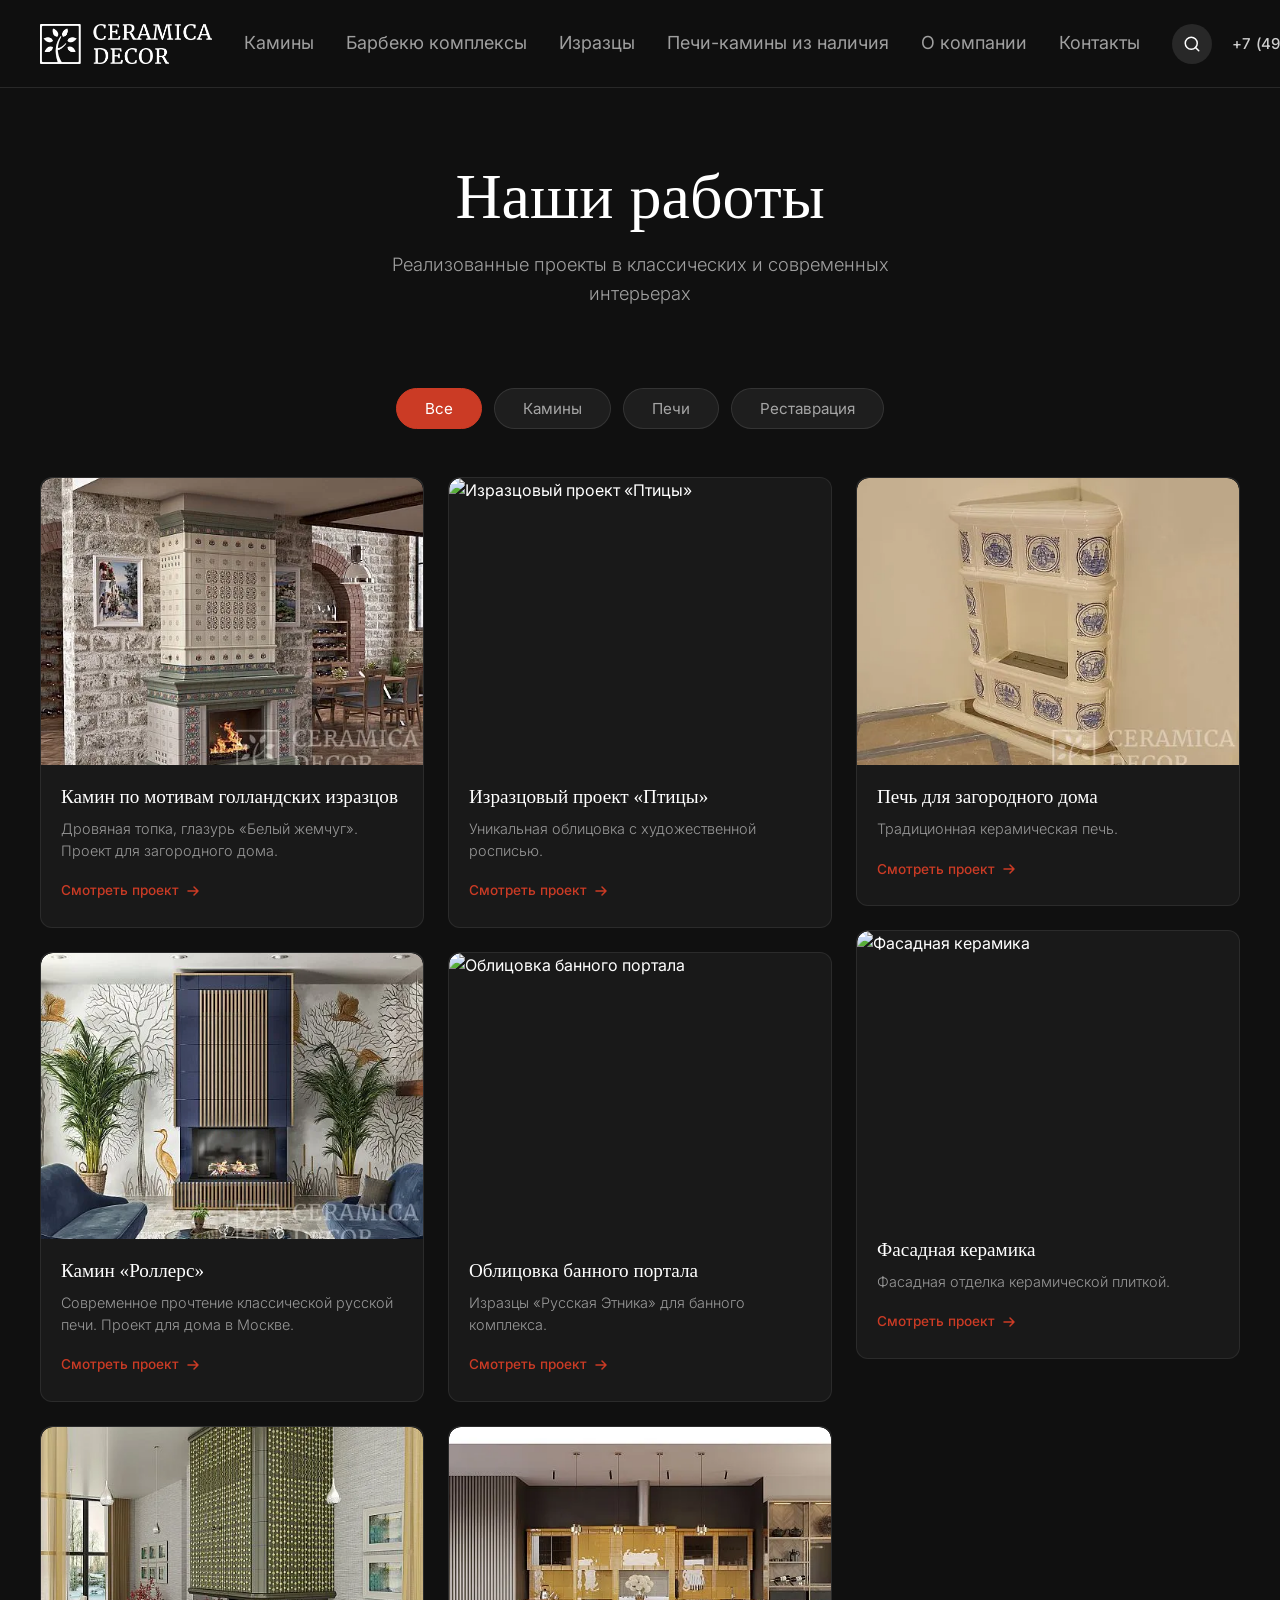
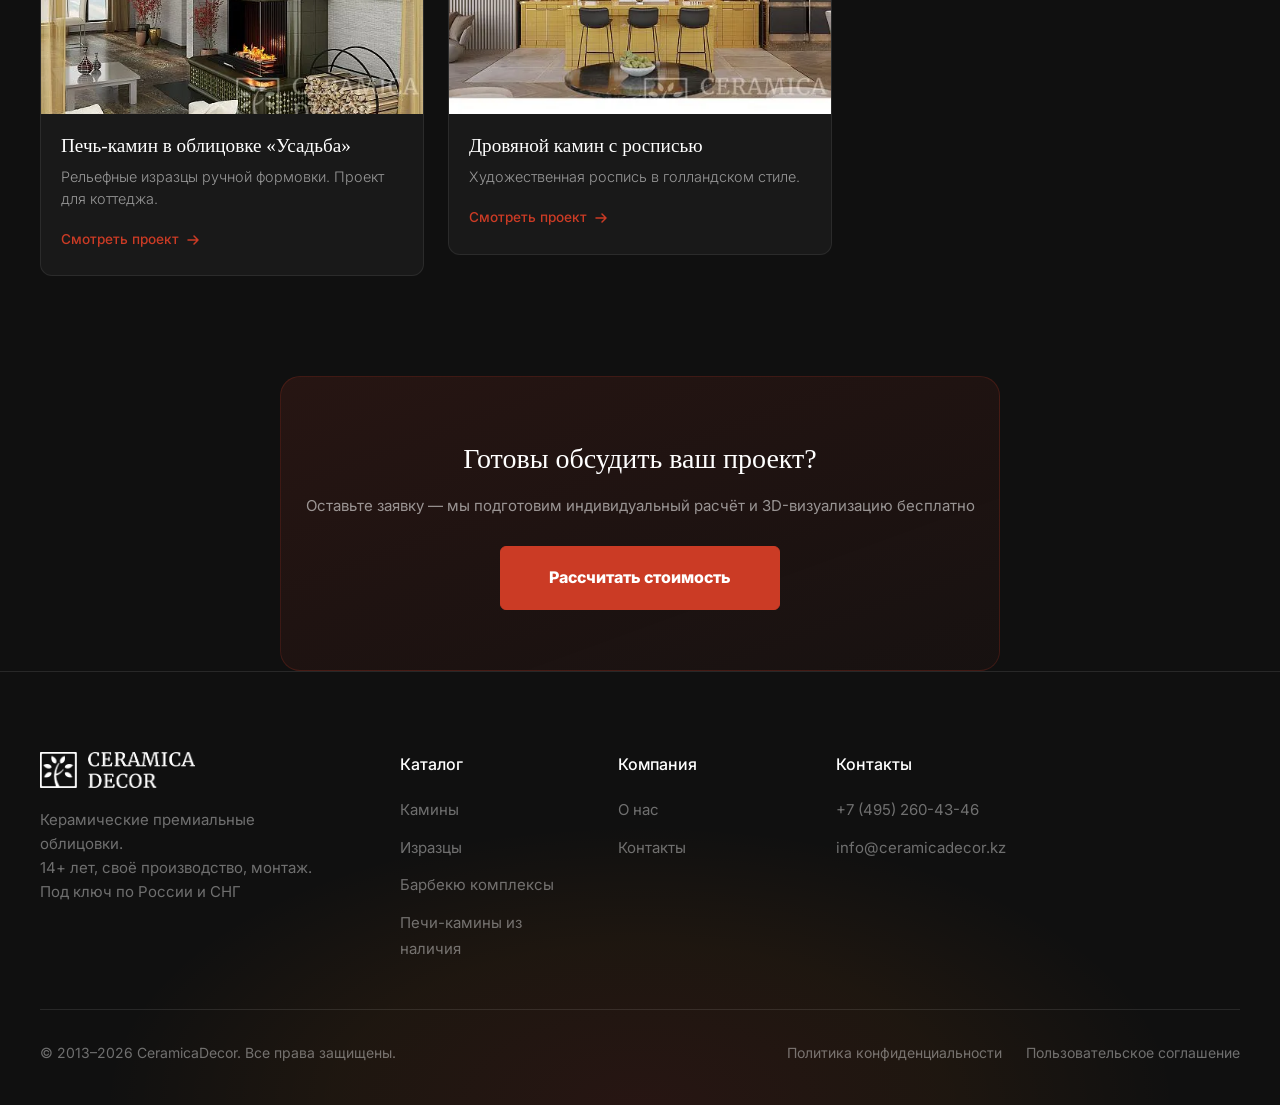
==== commit b2f3e66f: "Update RU site: currency KZT→RUB, hero banner, how-made images - Replace all KZT (₸/тенге) prices wi" ====
--- a/works.html
+++ b/works.html
@@ -258,13 +258,16 @@
         <ul class="header__nav-list">
           <li><a href="catalog.html?cat=kaminy" class="header__nav-link">Камины</a></li>
           <li><a href="catalog.html?cat=bbq" class="header__nav-link">Барбекю комплексы</a></li>
-          <li><a href="catalog.html?cat=kaminy" class="header__nav-link">Изразцы</a></li>
+          <li><a href="izrazcy.html" class="header__nav-link">Изразцы</a></li>
+          <li><a href="ready.html" class="header__nav-link">Печи-камины из наличия</a></li>
           <li><a href="about.html" class="header__nav-link">О компании</a></li>
           <li><a href="index.html#contact" class="header__nav-link">Контакты</a></li>
         </ul>
         <a href="tel:+74952604346" class="header__nav-phone-link">+7 (495) 260-43-46</a>
+        <div class="header__nav-item--search"><a href="#" class="header__nav-link" id="searchBtnMobile"><svg width="18" height="18" viewBox="0 0 24 24" fill="none" stroke="currentColor" stroke-width="2" stroke-linecap="round" stroke-linejoin="round"><circle cx="11" cy="11" r="8"/><line x1="21" y1="21" x2="16.65" y2="16.65"/></svg> Поиск</a></div>
       </nav>
       <div class="header__actions">
+        <button class="header__search-btn" id="searchBtn" aria-label="Поиск"><svg width="18" height="18" viewBox="0 0 24 24" fill="none" stroke="currentColor" stroke-width="2" stroke-linecap="round" stroke-linejoin="round"><circle cx="11" cy="11" r="8"/><line x1="21" y1="21" x2="16.65" y2="16.65"/></svg></button>
         <a href="tel:+74952604346" class="header__phone-desktop">+7 (495) 260-43-46</a>
         <button class="header__burger" id="burgerBtn" aria-label="Меню"><span></span><span></span><span></span></button>
       </div>
@@ -434,8 +437,9 @@
             <h4 class="footer__col-title">Каталог</h4>
             <ul class="footer__col-list">
               <li><a href="catalog.html?cat=kaminy">Камины</a></li>
-              <li><a href="catalog.html?cat=kaminy">Изразцы</a></li>
+              <li><a href="izrazcy.html">Изразцы</a></li>
               <li><a href="catalog.html?cat=bbq">Барбекю комплексы</a></li>
+              <li><a href="ready.html">Печи-камины из наличия</a></li>
             </ul>
           </div>
           <div class="footer__col">
@@ -511,5 +515,9 @@
       });
     })();
   </script>
+  <button class="scroll-to-top" aria-label="Наверх">
+    <svg viewBox="0 0 24 24"><path d="M12 19V5M5 12l7-7 7 7"/></svg>
+  </button>
+  <script src="search.js" defer></script>
 </body>
 </html>
--- a/style.css
+++ b/style.css
@@ -2145,6 +2145,326 @@
   margin-top: 48px;
 }
 
+/* ===== SEARCH BUTTON ===== */
+.header__search-btn {
+  display: flex;
+  align-items: center;
+  justify-content: center;
+  width: 40px;
+  height: 40px;
+  background: rgba(255,255,255,0.1);
+  border: none;
+  border-radius: 50%;
+  color: #fff;
+  cursor: pointer;
+  transition: background 0.2s;
+  flex-shrink: 0;
+}
+.header__search-btn:hover {
+  background: rgba(255,255,255,0.2);
+}
+@media (max-width: 900px) {
+  .header__search-btn { display: none; }
+}
+
+/* Search link in mobile nav (hidden on desktop) */
+.header__nav-item--search {
+  display: none;
+}
+.header__nav.open .header__nav-item--search {
+  display: block;
+  border-top: 1px solid rgba(255,255,255,0.08);
+  padding-top: 16px;
+  margin-top: auto;
+}
+.header__nav-item--search .header__nav-link {
+  display: flex;
+  align-items: center;
+  gap: 10px;
+  border-bottom: none;
+}
+
+/* ===== SEARCH MODAL ===== */
+.search-modal {
+  position: fixed;
+  inset: 0;
+  z-index: 2000;
+  display: flex;
+  align-items: flex-start;
+  justify-content: center;
+  padding-top: 80px;
+  opacity: 0;
+  visibility: hidden;
+  transition: opacity 0.25s ease, visibility 0.25s ease;
+}
+.search-modal.active {
+  opacity: 1;
+  visibility: visible;
+}
+.search-modal__backdrop {
+  position: absolute;
+  inset: 0;
+  background: rgba(0,0,0,0.75);
+  backdrop-filter: blur(6px);
+  -webkit-backdrop-filter: blur(6px);
+}
+.search-modal__panel {
+  position: relative;
+  z-index: 1;
+  width: 100%;
+  max-width: 680px;
+  margin: 0 16px;
+  background: #1a1a1a;
+  border: 1px solid rgba(255,255,255,0.1);
+  border-radius: 16px;
+  overflow: hidden;
+  max-height: calc(100vh - 100px);
+  display: flex;
+  flex-direction: column;
+  transform: translateY(-16px);
+  transition: transform 0.25s ease;
+}
+.search-modal.active .search-modal__panel {
+  transform: translateY(0);
+}
+.search-modal__head {
+  display: flex;
+  align-items: center;
+  gap: 12px;
+  padding: 16px 20px;
+  border-bottom: 1px solid rgba(255,255,255,0.08);
+  flex-shrink: 0;
+}
+.search-modal__input-wrap {
+  flex: 1;
+  display: flex;
+  align-items: center;
+  gap: 10px;
+  background: rgba(255,255,255,0.06);
+  border: 1px solid rgba(255,255,255,0.1);
+  border-radius: 10px;
+  padding: 0 14px;
+  transition: border-color 0.2s;
+}
+.search-modal__input-wrap:focus-within {
+  border-color: rgba(255,255,255,0.25);
+}
+.search-modal__icon {
+  color: rgba(255,255,255,0.4);
+  flex-shrink: 0;
+  display: flex;
+}
+.search-modal__input {
+  flex: 1;
+  background: none;
+  border: none;
+  outline: none;
+  color: #fff;
+  font-family: var(--font-body);
+  font-size: 16px;
+  padding: 13px 0;
+  -webkit-appearance: none;
+}
+.search-modal__input::placeholder {
+  color: rgba(255,255,255,0.35);
+}
+.search-modal__input::-webkit-search-cancel-button {
+  display: none;
+}
+.search-modal__clear {
+  display: flex;
+  align-items: center;
+  justify-content: center;
+  background: none;
+  border: none;
+  color: rgba(255,255,255,0.4);
+  cursor: pointer;
+  padding: 4px;
+  border-radius: 4px;
+  transition: color 0.2s;
+}
+.search-modal__clear:hover {
+  color: rgba(255,255,255,0.8);
+}
+.search-modal__close {
+  display: flex;
+  align-items: center;
+  justify-content: center;
+  width: 36px;
+  height: 36px;
+  background: rgba(255,255,255,0.07);
+  border: none;
+  border-radius: 8px;
+  color: rgba(255,255,255,0.6);
+  cursor: pointer;
+  flex-shrink: 0;
+  transition: background 0.2s, color 0.2s;
+}
+.search-modal__close:hover {
+  background: rgba(255,255,255,0.12);
+  color: #fff;
+}
+.search-modal__results {
+  overflow-y: auto;
+  padding: 12px 8px 16px;
+  flex: 1;
+}
+.search-modal__results::-webkit-scrollbar {
+  width: 4px;
+}
+.search-modal__results::-webkit-scrollbar-track {
+  background: transparent;
+}
+.search-modal__results::-webkit-scrollbar-thumb {
+  background: rgba(255,255,255,0.15);
+  border-radius: 2px;
+}
+.search-section {
+  margin-bottom: 8px;
+}
+.search-section__title {
+  font-family: var(--font-body);
+  font-size: 0.72rem;
+  font-weight: 700;
+  letter-spacing: 0.08em;
+  text-transform: uppercase;
+  color: rgba(255,255,255,0.35);
+  padding: 8px 12px 6px;
+}
+.search-result-page {
+  display: flex;
+  align-items: center;
+  gap: 12px;
+  padding: 10px 12px;
+  border-radius: 8px;
+  color: #fff;
+  text-decoration: none;
+  transition: background 0.15s;
+}
+.search-result-page:hover {
+  background: rgba(255,255,255,0.07);
+}
+.search-result-page__icon {
+  color: rgba(255,255,255,0.35);
+  flex-shrink: 0;
+  display: flex;
+}
+.search-result-page__title {
+  font-size: 15px;
+  font-weight: 500;
+  color: #fff;
+}
+.search-result-page__desc {
+  font-size: 13px;
+  color: rgba(255,255,255,0.45);
+  margin-top: 1px;
+}
+.search-products-grid {
+  display: grid;
+  grid-template-columns: repeat(2, 1fr);
+  gap: 8px;
+  padding: 4px 4px 0;
+}
+@media (max-width: 500px) {
+  .search-products-grid {
+    grid-template-columns: 1fr;
+  }
+}
+.search-result-product {
+  display: flex;
+  align-items: center;
+  gap: 12px;
+  padding: 10px 12px;
+  border-radius: 8px;
+  background: rgba(255,255,255,0.04);
+  border: 1px solid rgba(255,255,255,0.06);
+  color: #fff;
+  text-decoration: none;
+  transition: background 0.15s, border-color 0.15s;
+  overflow: hidden;
+}
+.search-result-product:hover {
+  background: rgba(255,255,255,0.08);
+  border-color: rgba(255,255,255,0.12);
+}
+.search-result-product__img {
+  width: 52px;
+  height: 52px;
+  flex-shrink: 0;
+  border-radius: 6px;
+  overflow: hidden;
+  background: rgba(255,255,255,0.05);
+}
+.search-result-product__img img {
+  width: 100%;
+  height: 100%;
+  object-fit: cover;
+}
+.search-result-product__info {
+  min-width: 0;
+  flex: 1;
+}
+.search-result-product__name {
+  font-size: 13px;
+  font-weight: 500;
+  color: #fff;
+  line-height: 1.35;
+  white-space: nowrap;
+  overflow: hidden;
+  text-overflow: ellipsis;
+}
+.search-result-product__price {
+  font-size: 12px;
+  color: rgba(255,255,255,0.5);
+  margin-top: 3px;
+}
+.search-result-product__art {
+  font-size: 11px;
+  color: rgba(255,255,255,0.3);
+  margin-top: 1px;
+  white-space: nowrap;
+  overflow: hidden;
+  text-overflow: ellipsis;
+}
+.search-result-page mark,
+.search-result-product mark {
+  background: rgba(203,59,37,0.35);
+  color: #fff;
+  border-radius: 2px;
+  padding: 0 1px;
+}
+.search-empty {
+  display: flex;
+  flex-direction: column;
+  align-items: center;
+  justify-content: center;
+  gap: 12px;
+  padding: 48px 24px;
+  color: rgba(255,255,255,0.4);
+  text-align: center;
+  font-size: 15px;
+}
+.search-empty b {
+  color: rgba(255,255,255,0.7);
+}
+.search-loading-hint {
+  display: block;
+  padding: 8px 12px 12px;
+  font-size: 13px;
+  color: rgba(255,255,255,0.3);
+}
+@media (max-width: 768px) {
+  .search-modal {
+    padding-top: 0;
+    align-items: flex-end;
+  }
+  .search-modal__panel {
+    margin: 0;
+    border-radius: 20px 20px 0 0;
+    max-height: 90vh;
+  }
+}
+
 /* ===== FOOTER ===== */
 .footer {
   padding: 80px 0 40px;
@@ -4193,3 +4513,55 @@
 .request-modal__form .input-group input:focus { outline: none; border-color: var(--primary); }
 .request-modal__form .privacy-text { font-size: 0.8rem; color: rgba(255,255,255,0.4); margin-top: 12px; text-align: center; }
 .request-modal__form .privacy-text a { color: rgba(255,255,255,0.6); text-decoration: underline; }
+
+/* ===== SCROLL TO TOP BUTTON ===== */
+.scroll-to-top {
+  position: fixed;
+  bottom: 40px;
+  right: 40px;
+  width: 52px;
+  height: 52px;
+  background: var(--primary);
+  border: none;
+  border-radius: 50%;
+  cursor: pointer;
+  display: flex;
+  align-items: center;
+  justify-content: center;
+  opacity: 0;
+  visibility: hidden;
+  transform: translateY(16px);
+  transition: opacity 0.3s ease, visibility 0.3s ease, transform 0.3s ease, background 0.3s ease;
+  z-index: 999;
+  box-shadow: 0 4px 20px rgba(203, 59, 37, 0.4);
+}
+.scroll-to-top.visible {
+  opacity: 1;
+  visibility: visible;
+  transform: translateY(0);
+}
+.scroll-to-top:hover {
+  background: var(--primary-hover);
+  box-shadow: 0 6px 24px rgba(203, 59, 37, 0.6);
+}
+.scroll-to-top svg {
+  width: 22px;
+  height: 22px;
+  fill: none;
+  stroke: #fff;
+  stroke-width: 2.5;
+  stroke-linecap: round;
+  stroke-linejoin: round;
+}
+@media (max-width: 768px) {
+  .scroll-to-top {
+    bottom: 24px;
+    right: 20px;
+    width: 44px;
+    height: 44px;
+  }
+  .scroll-to-top svg {
+    width: 18px;
+    height: 18px;
+  }
+}
